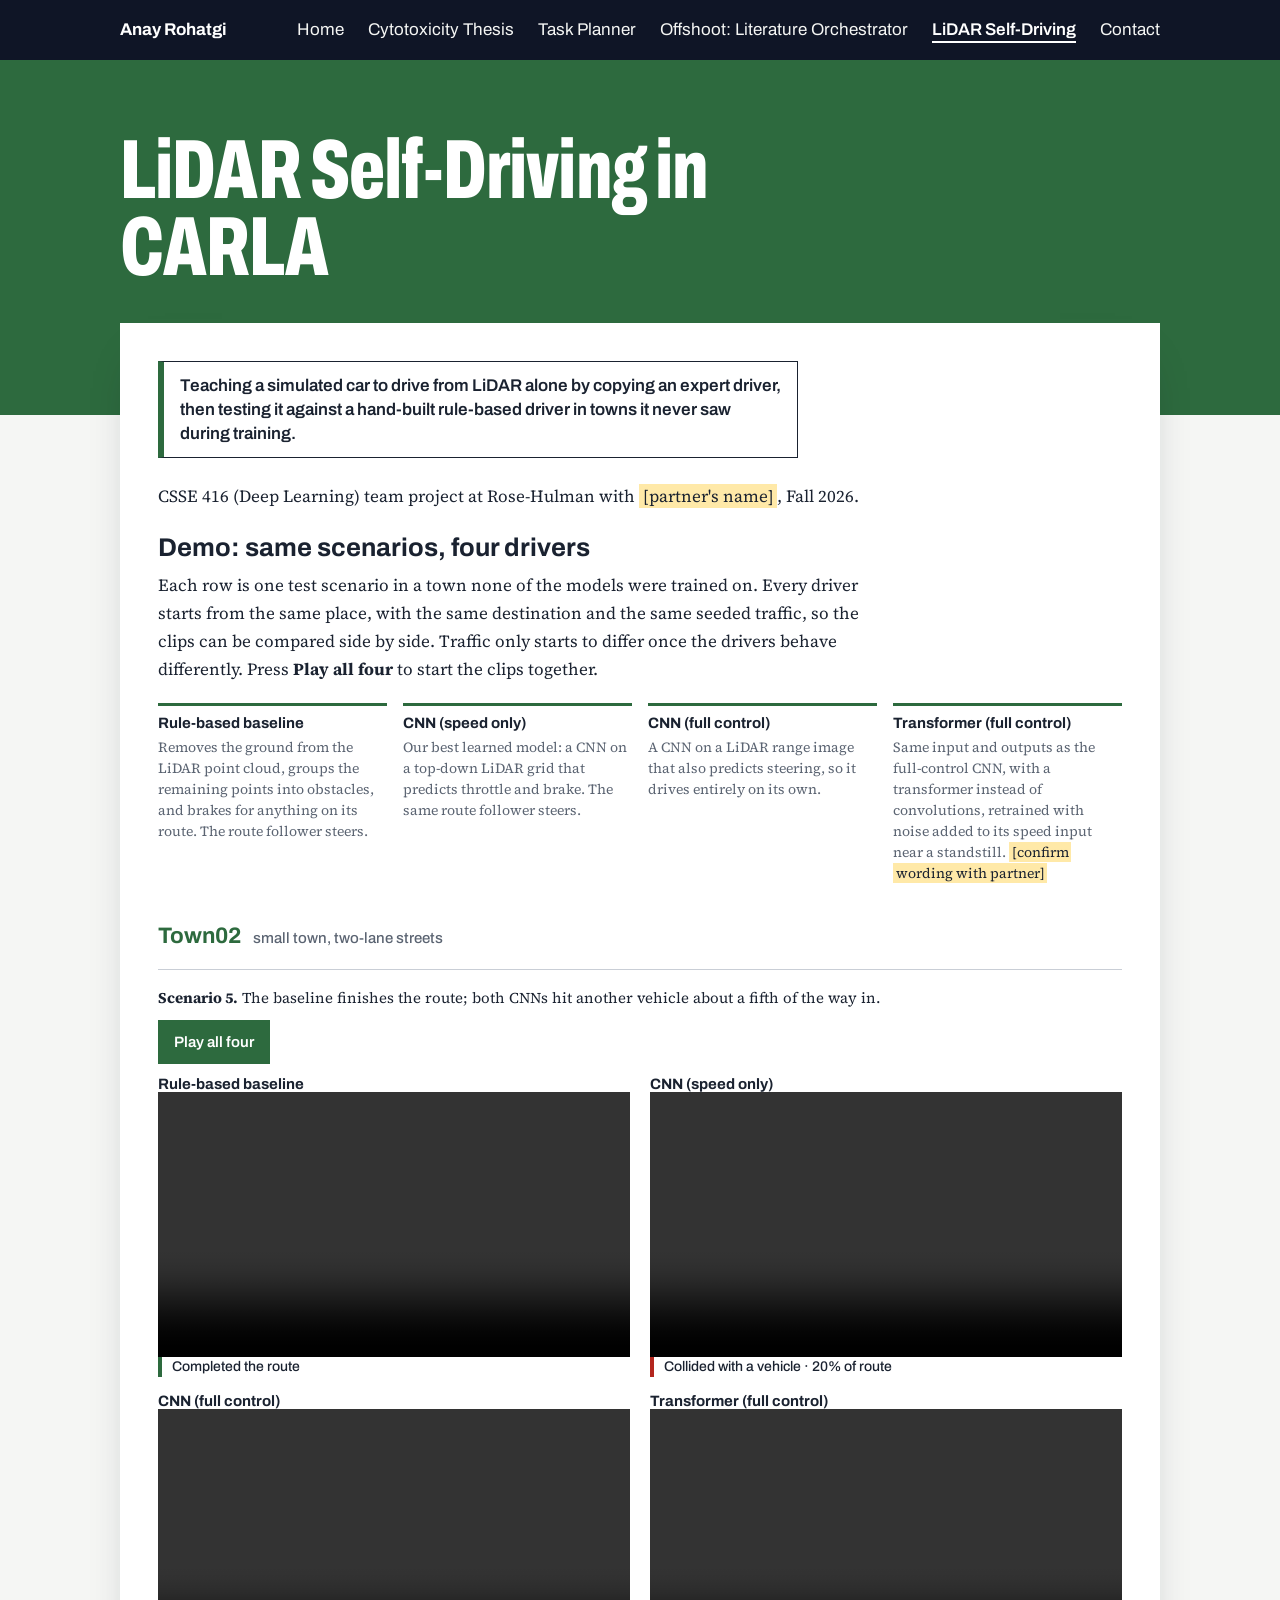
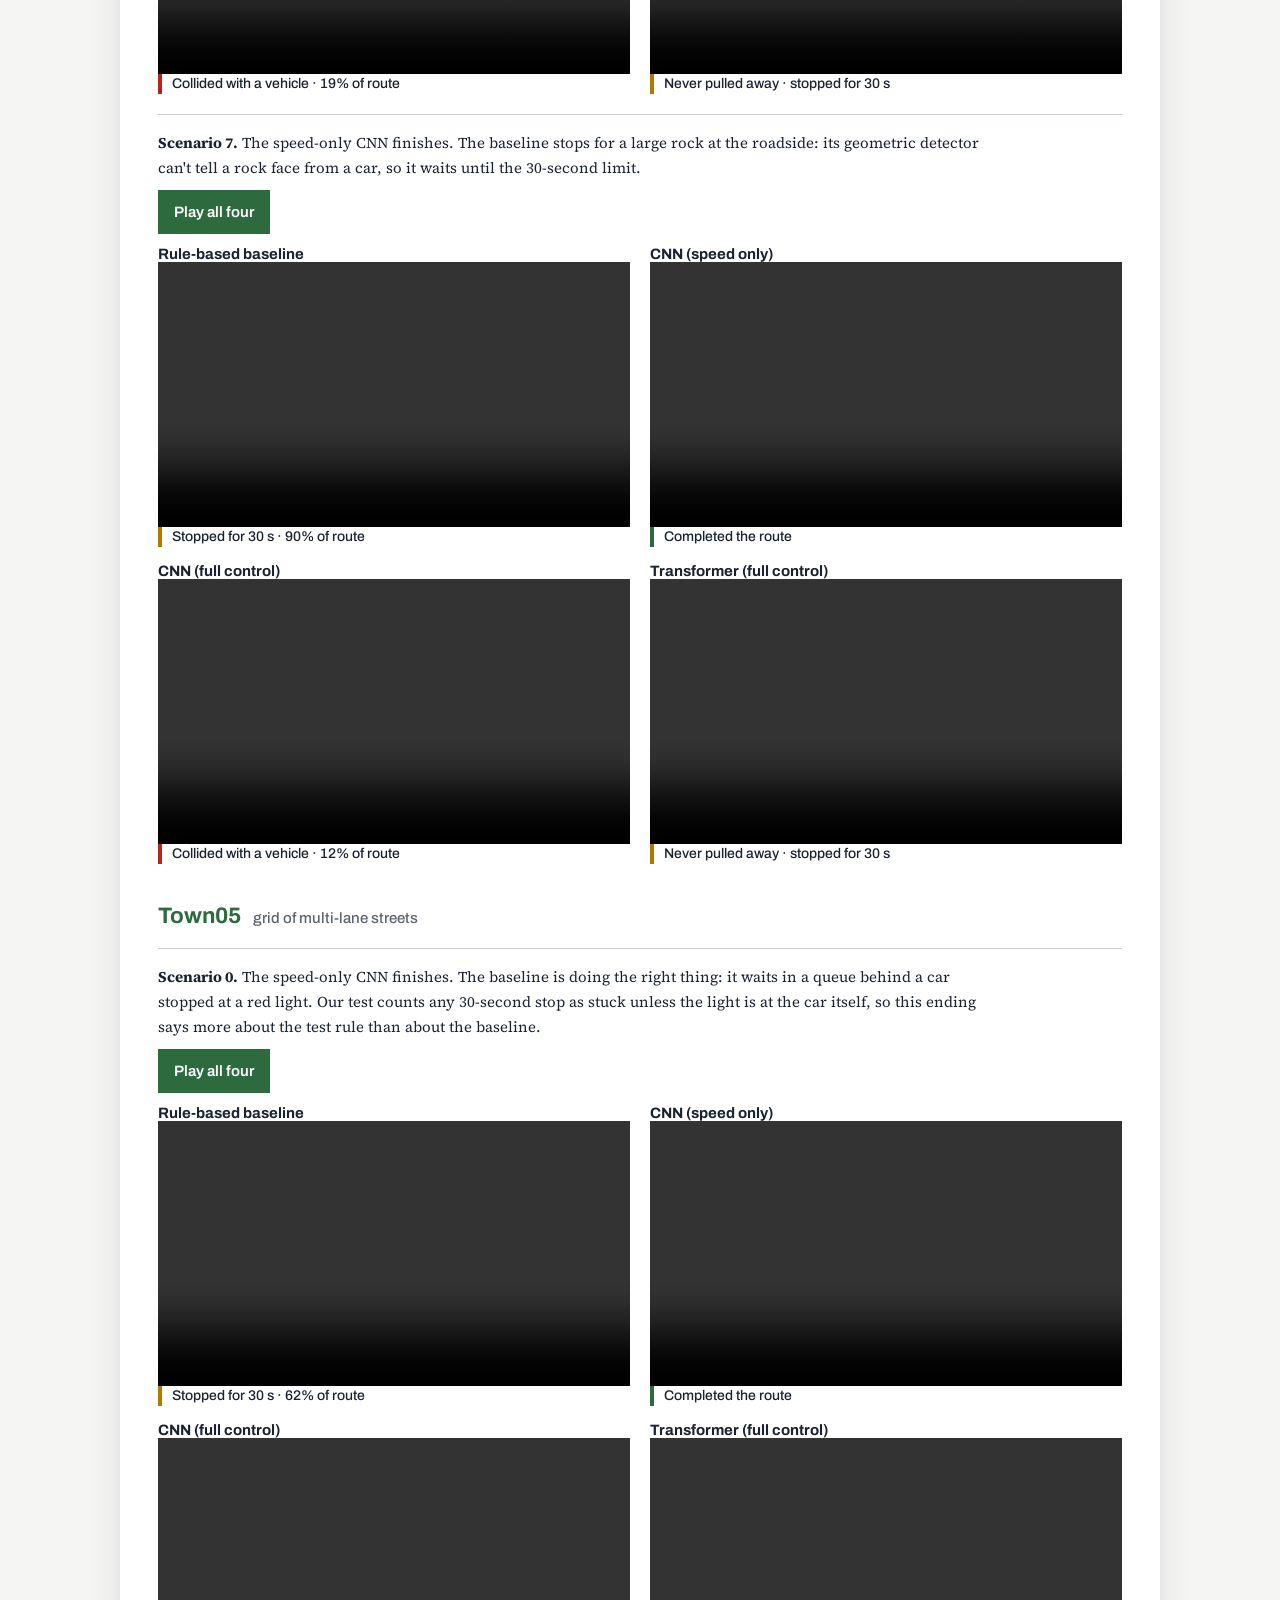
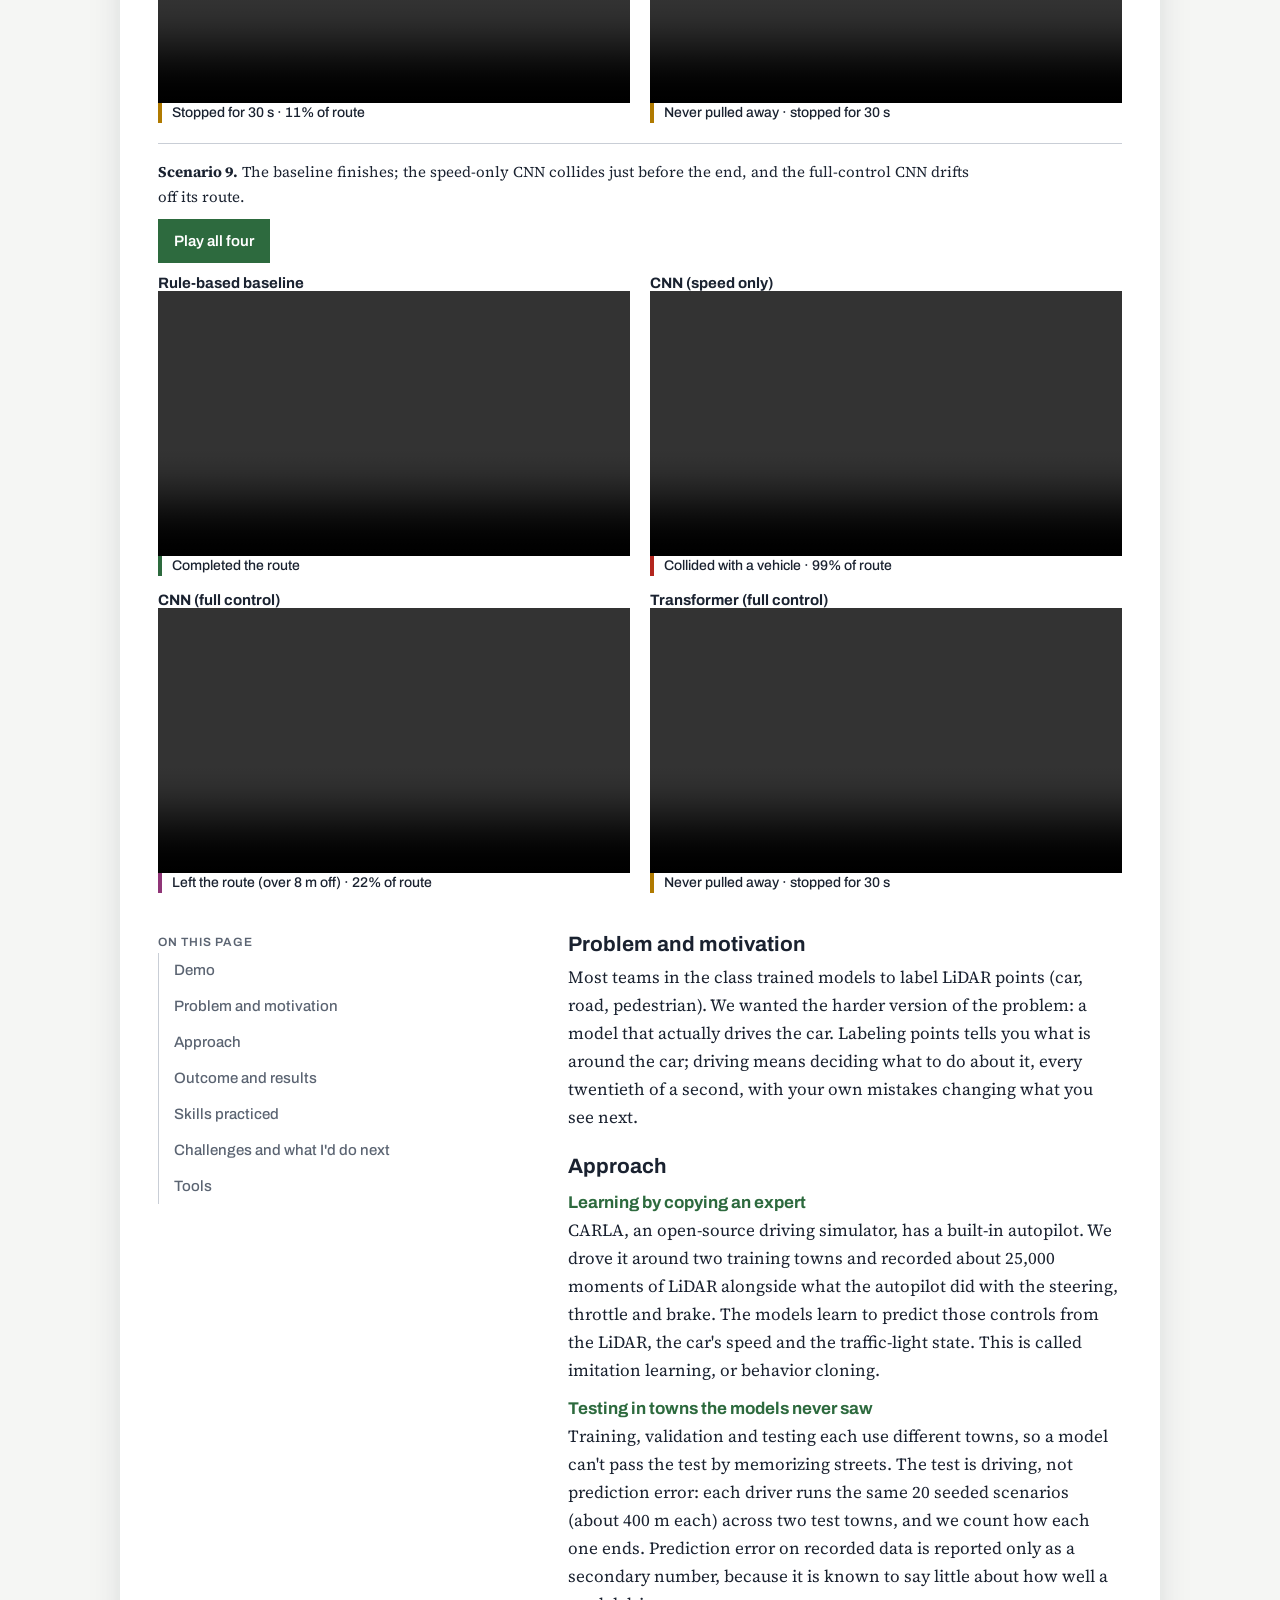
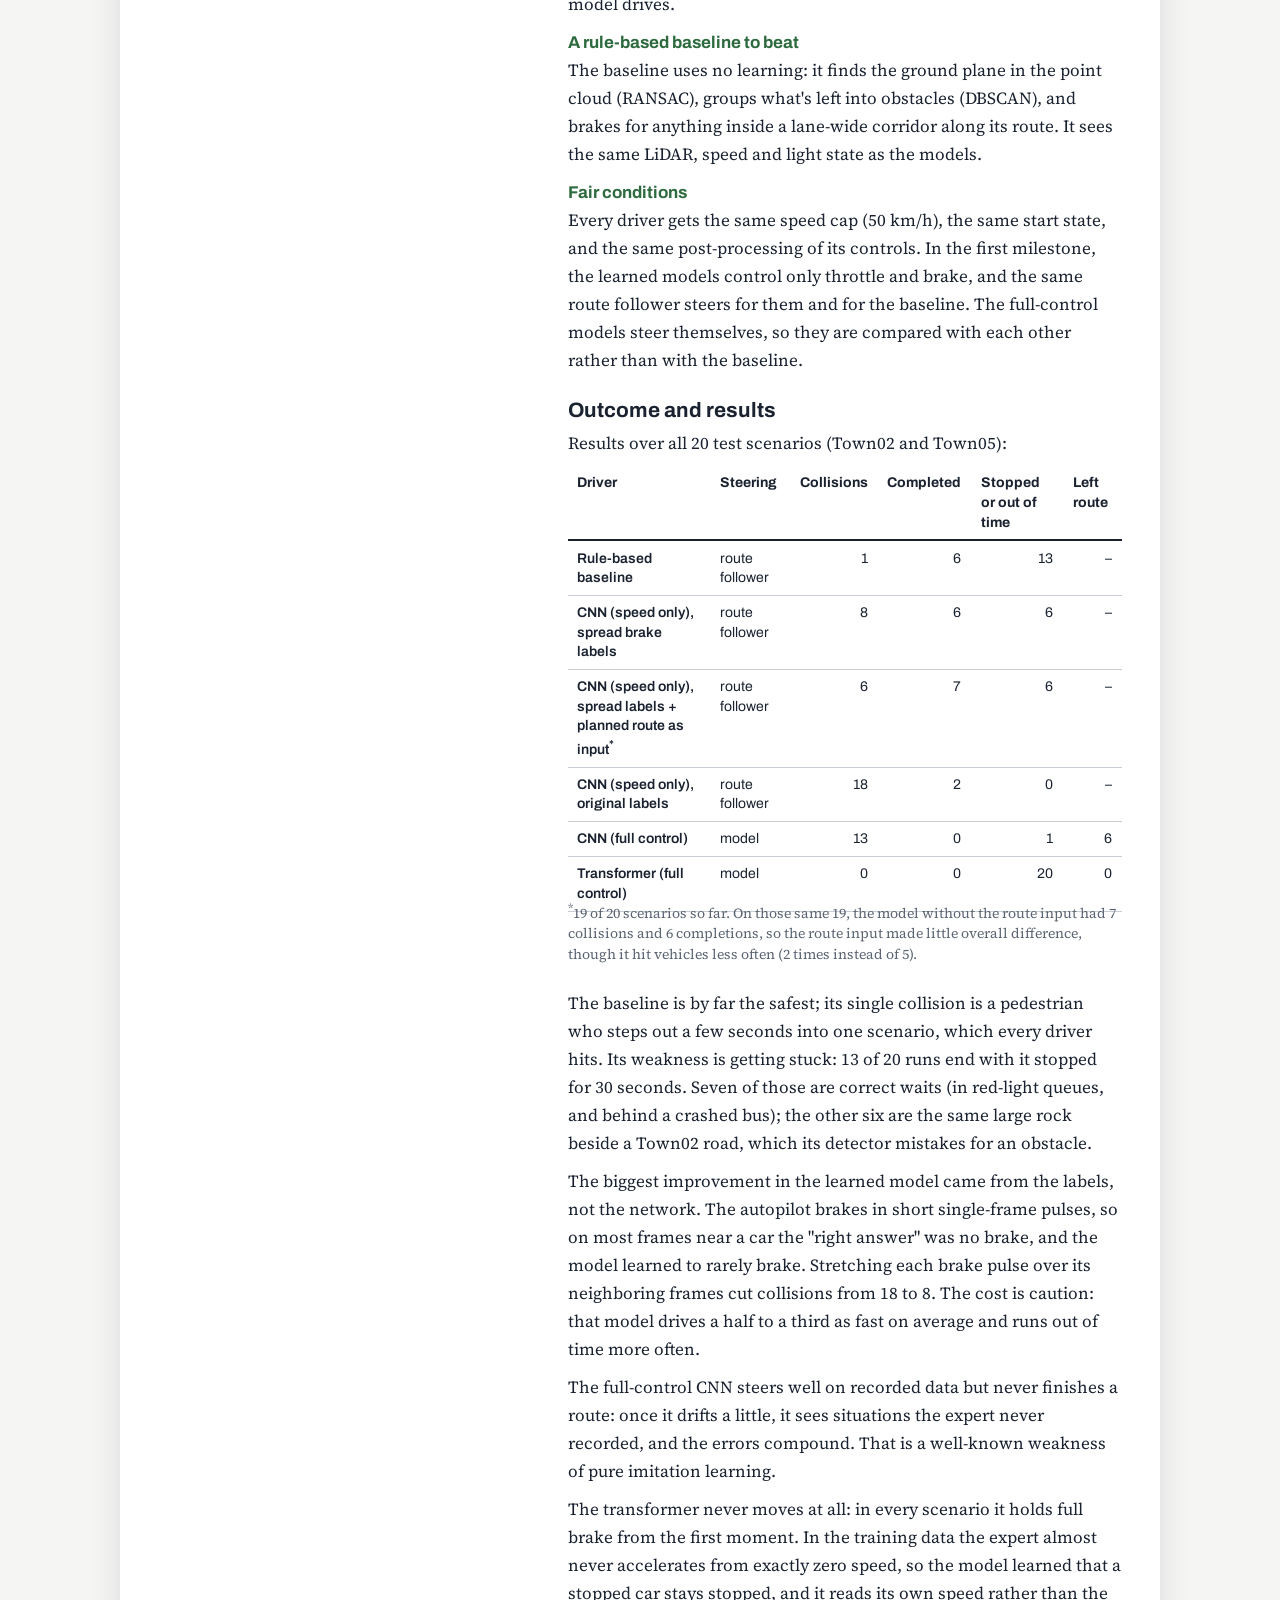
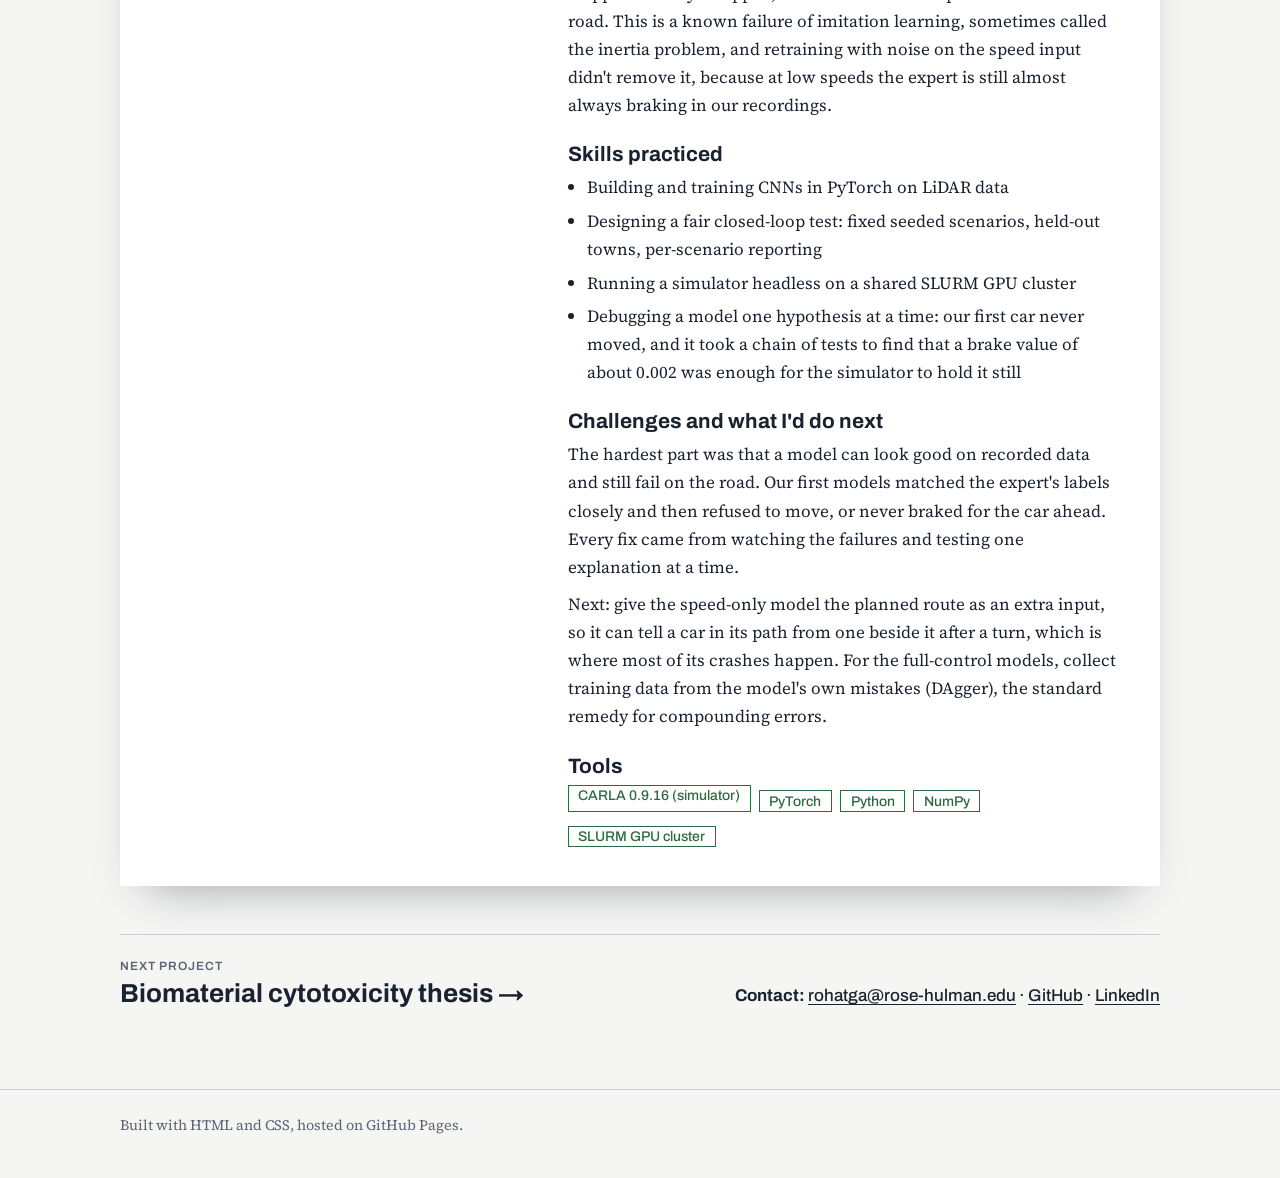
==== carla-lidar.html @ 2d3ffd9b "Add LiDAR self-driving in CARLA project page - New carla-lidar.html with the four-driver demo (16 cl" ====
<!doctype html>
<html lang="en">
<head>
  <meta charset="utf-8">
  <meta name="viewport" content="width=device-width, initial-scale=1">
  <title>LiDAR Self-Driving in CARLA | Anay Rohatgi</title>
  <link rel="preconnect" href="https://fonts.googleapis.com">
  <link rel="preconnect" href="https://fonts.gstatic.com" crossorigin>
  <link href="https://fonts.googleapis.com/css2?family=Archivo:wdth,wght@62..125,400..800&family=Source+Serif+4:opsz,wght@8..60,400;8..60,600&display=swap" rel="stylesheet">
  <link rel="stylesheet" href="style.css">
</head>
<body>
  <a class="skip-link" href="#main">Skip to content</a>
  <header class="site-header">
    <nav class="site-nav wrap" aria-label="Main">
      <a class="home" href="index.html">Anay Rohatgi</a>
      <ul>
        <li><a href="index.html">Home</a></li>
        <li><a href="thesis.html">Cytotoxicity Thesis</a></li>
        <li><a href="task-planner.html">Task Planner</a></li>
        <li><a href="literature-orchestrator.html">Offshoot: Literature Orchestrator</a></li>
        <li><a href="carla-lidar.html" aria-current="page">LiDAR Self-Driving</a></li>
        <li><a href="#contact">Contact</a></li>
      </ul>
    </nav>
  </header>
  <main id="main">
    <article class="project detail" data-accent="green">
      <div class="band">
        <div class="band-inner wrap"><h1>LiDAR Self-Driving in CARLA</h1></div>
      </div>
      <div class="wrap">
        <div class="card detail-card">

          <!-- Demo first: full card width, above the write-up. -->
          <section class="demo" id="demo" aria-labelledby="demo-heading">
            <p class="bottom-line">Teaching a simulated car to drive from LiDAR alone by copying an expert driver, then testing it against a hand-built rule-based driver in towns it never saw during training.</p>
            <p class="meta">CSSE 416 (Deep Learning) team project at Rose-Hulman with <span class="todo">[partner's name]</span>, Fall 2026.</p>
            <h2 id="demo-heading">Demo: same scenarios, four drivers</h2>
            <p>Each row is one test scenario in a town none of the models were trained on. Every driver starts from the same place, with the same destination and the same seeded traffic, so the clips can be compared side by side. Traffic only starts to differ once the drivers behave differently. Press <strong>Play all four</strong> to start the clips together.</p>
            <dl class="demo-key">
              <div><dt>Rule-based baseline</dt><dd>Removes the ground from the LiDAR point cloud, groups the remaining points into obstacles, and brakes for anything on its route. The route follower steers.</dd></div>
              <div><dt>CNN (speed only)</dt><dd>Our best learned model: a CNN on a top-down LiDAR grid that predicts throttle and brake. The same route follower steers.</dd></div>
              <div><dt>CNN (full control)</dt><dd>A CNN on a LiDAR range image that also predicts steering, so it drives entirely on its own.</dd></div>
              <div><dt>Transformer (full control)</dt><dd>Same input and outputs as the full-control CNN, with a transformer instead of convolutions, retrained with noise added to its speed input near a standstill. <span class="todo">[confirm wording with partner]</span></dd></div>
            </dl>

            <h3 class="town">Town02 <span>small town, two-lane streets</span></h3>

            <figure class="scenario" id="town02-sc05">
              <figcaption><strong>Scenario 5.</strong> The baseline finishes the route; both CNNs hit another vehicle about a fifth of the way in.</figcaption>
              <button class="play-all" type="button">Play all four</button>
              <div class="clips">
                <div class="clip"><p class="clip-name">Rule-based baseline</p>
                  <video src="videos/carla/baseline-dz-cap/Town02_sc05.mp4" controls muted playsinline preload="metadata" aria-label="Rule-based baseline, Town02 scenario 5"></video>
                  <p class="outcome outcome--ok">Completed the route</p></div>
                <div class="clip"><p class="clip-name">CNN (speed only)</p>
                  <video src="videos/carla/m4_spread-dz-cap/Town02_sc05.mp4" controls muted playsinline preload="metadata" aria-label="CNN with throttle and brake only, Town02 scenario 5"></video>
                  <p class="outcome outcome--crash">Collided with a vehicle · 20% of route</p></div>
                <div class="clip"><p class="clip-name">CNN (full control)</p>
                  <video src="videos/carla/cnn-dz-cap/Town02_sc05.mp4" controls muted playsinline preload="metadata" aria-label="Full-control CNN, Town02 scenario 5"></video>
                  <p class="outcome outcome--crash">Collided with a vehicle · 19% of route</p></div>
                <div class="clip"><p class="clip-name">Transformer (full control)</p>
                  <video src="videos/carla/tf2-dz-cap/Town02_sc05.mp4" controls muted playsinline preload="metadata" aria-label="Transformer, Town02 scenario 5"></video>
                  <p class="outcome outcome--stop">Never pulled away · stopped for 30 s</p></div>
              </div>
            </figure>

            <figure class="scenario" id="town02-sc07">
              <figcaption><strong>Scenario 7.</strong> The speed-only CNN finishes. The baseline stops for a large rock at the roadside: its geometric detector can't tell a rock face from a car, so it waits until the 30-second limit.</figcaption>
              <button class="play-all" type="button">Play all four</button>
              <div class="clips">
                <div class="clip"><p class="clip-name">Rule-based baseline</p>
                  <video src="videos/carla/baseline-dz-cap/Town02_sc07.mp4" controls muted playsinline preload="metadata" aria-label="Rule-based baseline, Town02 scenario 7"></video>
                  <p class="outcome outcome--stop">Stopped for 30 s · 90% of route</p></div>
                <div class="clip"><p class="clip-name">CNN (speed only)</p>
                  <video src="videos/carla/m4_spread-dz-cap/Town02_sc07.mp4" controls muted playsinline preload="metadata" aria-label="CNN with throttle and brake only, Town02 scenario 7"></video>
                  <p class="outcome outcome--ok">Completed the route</p></div>
                <div class="clip"><p class="clip-name">CNN (full control)</p>
                  <video src="videos/carla/cnn-dz-cap/Town02_sc07.mp4" controls muted playsinline preload="metadata" aria-label="Full-control CNN, Town02 scenario 7"></video>
                  <p class="outcome outcome--crash">Collided with a vehicle · 12% of route</p></div>
                <div class="clip"><p class="clip-name">Transformer (full control)</p>
                  <video src="videos/carla/tf2-dz-cap/Town02_sc07.mp4" controls muted playsinline preload="metadata" aria-label="Transformer, Town02 scenario 7"></video>
                  <p class="outcome outcome--stop">Never pulled away · stopped for 30 s</p></div>
              </div>
            </figure>

            <h3 class="town">Town05 <span>grid of multi-lane streets</span></h3>

            <figure class="scenario" id="town05-sc00">
              <figcaption><strong>Scenario 0.</strong> The speed-only CNN finishes. The baseline is doing the right thing: it waits in a queue behind a car stopped at a red light. Our test counts any 30-second stop as stuck unless the light is at the car itself, so this ending says more about the test rule than about the baseline.</figcaption>
              <button class="play-all" type="button">Play all four</button>
              <div class="clips">
                <div class="clip"><p class="clip-name">Rule-based baseline</p>
                  <video src="videos/carla/baseline-dz-cap/Town05_sc00.mp4" controls muted playsinline preload="metadata" aria-label="Rule-based baseline, Town05 scenario 0"></video>
                  <p class="outcome outcome--stop">Stopped for 30 s · 62% of route</p></div>
                <div class="clip"><p class="clip-name">CNN (speed only)</p>
                  <video src="videos/carla/m4_spread-dz-cap/Town05_sc00.mp4" controls muted playsinline preload="metadata" aria-label="CNN with throttle and brake only, Town05 scenario 0"></video>
                  <p class="outcome outcome--ok">Completed the route</p></div>
                <div class="clip"><p class="clip-name">CNN (full control)</p>
                  <video src="videos/carla/cnn-dz-cap/Town05_sc00.mp4" controls muted playsinline preload="metadata" aria-label="Full-control CNN, Town05 scenario 0"></video>
                  <p class="outcome outcome--stop">Stopped for 30 s · 11% of route</p></div>
                <div class="clip"><p class="clip-name">Transformer (full control)</p>
                  <video src="videos/carla/tf2-dz-cap/Town05_sc00.mp4" controls muted playsinline preload="metadata" aria-label="Transformer, Town05 scenario 0"></video>
                  <p class="outcome outcome--stop">Never pulled away · stopped for 30 s</p></div>
              </div>
            </figure>

            <figure class="scenario" id="town05-sc09">
              <figcaption><strong>Scenario 9.</strong> The baseline finishes; the speed-only CNN collides just before the end, and the full-control CNN drifts off its route.</figcaption>
              <button class="play-all" type="button">Play all four</button>
              <div class="clips">
                <div class="clip"><p class="clip-name">Rule-based baseline</p>
                  <video src="videos/carla/baseline-dz-cap/Town05_sc09.mp4" controls muted playsinline preload="metadata" aria-label="Rule-based baseline, Town05 scenario 9"></video>
                  <p class="outcome outcome--ok">Completed the route</p></div>
                <div class="clip"><p class="clip-name">CNN (speed only)</p>
                  <video src="videos/carla/m4_spread-dz-cap/Town05_sc09.mp4" controls muted playsinline preload="metadata" aria-label="CNN with throttle and brake only, Town05 scenario 9"></video>
                  <p class="outcome outcome--crash">Collided with a vehicle · 99% of route</p></div>
                <div class="clip"><p class="clip-name">CNN (full control)</p>
                  <video src="videos/carla/cnn-dz-cap/Town05_sc09.mp4" controls muted playsinline preload="metadata" aria-label="Full-control CNN, Town05 scenario 9"></video>
                  <p class="outcome outcome--off">Left the route (over 8 m off) · 22% of route</p></div>
                <div class="clip"><p class="clip-name">Transformer (full control)</p>
                  <video src="videos/carla/tf2-dz-cap/Town05_sc09.mp4" controls muted playsinline preload="metadata" aria-label="Transformer, Town05 scenario 9"></video>
                  <p class="outcome outcome--stop">Never pulled away · stopped for 30 s</p></div>
              </div>
            </figure>
          </section>

          <div class="visuals">
            <nav class="toc" aria-label="On this page">
              <p class="toc-title">On this page</p>
              <ol>
                <li><a href="#demo">Demo</a></li>
                <li><a href="#problem">Problem and motivation</a></li>
                <li><a href="#approach">Approach</a></li>
                <li><a href="#outcome">Outcome and results</a></li>
                <li><a href="#skills">Skills practiced</a></li>
                <li><a href="#next-steps">Challenges and what I'd do next</a></li>
                <li><a href="#tools">Tools</a></li>
              </ol>
            </nav>
          </div>

          <div class="sections">
            <section id="problem">
              <h2>Problem and motivation</h2>
              <p>Most teams in the class trained models to label LiDAR points (car, road, pedestrian). We wanted the harder version of the problem: a model that actually drives the car. Labeling points tells you what is around the car; driving means deciding what to do about it, every twentieth of a second, with your own mistakes changing what you see next.</p>
            </section>

            <section id="approach">
              <h2>Approach</h2>
              <h3>Learning by copying an expert</h3>
              <p>CARLA, an open-source driving simulator, has a built-in autopilot. We drove it around two training towns and recorded about 25,000 moments of LiDAR alongside what the autopilot did with the steering, throttle and brake. The models learn to predict those controls from the LiDAR, the car's speed and the traffic-light state. This is called imitation learning, or behavior cloning.</p>
              <h3>Testing in towns the models never saw</h3>
              <p>Training, validation and testing each use different towns, so a model can't pass the test by memorizing streets. The test is driving, not prediction error: each driver runs the same 20 seeded scenarios (about 400 m each) across two test towns, and we count how each one ends. Prediction error on recorded data is reported only as a secondary number, because it is known to say little about how well a model drives.</p>
              <h3>A rule-based baseline to beat</h3>
              <p>The baseline uses no learning: it finds the ground plane in the point cloud (RANSAC), groups what's left into obstacles (DBSCAN), and brakes for anything inside a lane-wide corridor along its route. It sees the same LiDAR, speed and light state as the models.</p>
              <h3>Fair conditions</h3>
              <p>Every driver gets the same speed cap (50 km/h), the same start state, and the same post-processing of its controls. In the first milestone, the learned models control only throttle and brake, and the same route follower steers for them and for the baseline. The full-control models steer themselves, so they are compared with each other rather than with the baseline.</p>
            </section>

            <section id="outcome">
              <h2>Outcome and results</h2>
              <p>Results over all 20 test scenarios (Town02 and Town05):</p>
              <div class="scroll-x">
                <table class="results">
                  <thead>
                    <tr><th scope="col">Driver</th><th scope="col">Steering</th><th scope="col">Collisions</th><th scope="col">Completed</th><th scope="col">Stopped or out of time</th><th scope="col">Left route</th></tr>
                  </thead>
                  <tbody>
                    <tr><th scope="row">Rule-based baseline</th><td>route follower</td><td>1</td><td>6</td><td>13</td><td>–</td></tr>
                    <tr><th scope="row">CNN (speed only), spread brake labels</th><td>route follower</td><td>8</td><td>6</td><td>6</td><td>–</td></tr>
                    <tr><th scope="row">CNN (speed only), spread labels + planned route as input<sup>*</sup></th><td>route follower</td><td>6</td><td>7</td><td>6</td><td>–</td></tr>
                    <tr><th scope="row">CNN (speed only), original labels</th><td>route follower</td><td>18</td><td>2</td><td>0</td><td>–</td></tr>
                    <tr><th scope="row">CNN (full control)</th><td>model</td><td>13</td><td>0</td><td>1</td><td>6</td></tr>
                    <tr><th scope="row">Transformer (full control)</th><td>model</td><td>0</td><td>0</td><td>20</td><td>0</td></tr>
                  </tbody>
                </table>
              </div>
              <p class="scroll-hint">Swipe the table sideways to see every column.</p>
              <p class="meta"><sup>*</sup>19 of 20 scenarios so far. On those same 19, the model without the route input had 7 collisions and 6 completions, so the route input made little overall difference, though it hit vehicles less often (2 times instead of 5).</p>
              <p>The baseline is by far the safest; its single collision is a pedestrian who steps out a few seconds into one scenario, which every driver hits. Its weakness is getting stuck: 13 of 20 runs end with it stopped for 30 seconds. Seven of those are correct waits (in red-light queues, and behind a crashed bus); the other six are the same large rock beside a Town02 road, which its detector mistakes for an obstacle.</p>
              <p>The biggest improvement in the learned model came from the labels, not the network. The autopilot brakes in short single-frame pulses, so on most frames near a car the "right answer" was no brake, and the model learned to rarely brake. Stretching each brake pulse over its neighboring frames cut collisions from 18 to 8. The cost is caution: that model drives a half to a third as fast on average and runs out of time more often.</p>
              <p>The full-control CNN steers well on recorded data but never finishes a route: once it drifts a little, it sees situations the expert never recorded, and the errors compound. That is a well-known weakness of pure imitation learning.</p>
              <p>The transformer never moves at all: in every scenario it holds full brake from the first moment. In the training data the expert almost never accelerates from exactly zero speed, so the model learned that a stopped car stays stopped, and it reads its own speed rather than the road. This is a known failure of imitation learning, sometimes called the inertia problem, and retraining with noise on the speed input didn't remove it, because at low speeds the expert is still almost always braking in our recordings.</p>
            </section>

            <section id="skills">
              <h2>Skills practiced</h2>
              <ul>
                <li>Building and training CNNs in PyTorch on LiDAR data</li>
                <li>Designing a fair closed-loop test: fixed seeded scenarios, held-out towns, per-scenario reporting</li>
                <li>Running a simulator headless on a shared SLURM GPU cluster</li>
                <li>Debugging a model one hypothesis at a time: our first car never moved, and it took a chain of tests to find that a brake value of about 0.002 was enough for the simulator to hold it still</li>
              </ul>
            </section>

            <section id="next-steps">
              <h2>Challenges and what I'd do next</h2>
              <p>The hardest part was that a model can look good on recorded data and still fail on the road. Our first models matched the expert's labels closely and then refused to move, or never braked for the car ahead. Every fix came from watching the failures and testing one explanation at a time.</p>
              <p>Next: give the speed-only model the planned route as an extra input, so it can tell a car in its path from one beside it after a turn, which is where most of its crashes happen. For the full-control models, collect training data from the model's own mistakes (DAgger), the standard remedy for compounding errors.</p>
            </section>

            <section id="tools">
              <h2>Tools</h2>
              <ul class="tools"><li>CARLA 0.9.16 (simulator)</li><li>PyTorch</li><li>Python</li><li>NumPy</li><li>SLURM GPU cluster</li></ul>
            </section>
          </div>
        </div>
        <div class="project-end" id="contact">
          <a class="next-project" href="thesis.html"><span>Next project</span>Biomaterial cytotoxicity thesis</a>
          <p class="contact-line"><strong>Contact:</strong> <a href="mailto:rohatga@rose-hulman.edu">rohatga@rose-hulman.edu</a> · <a href="https://github.com/anayrohatgi">GitHub</a> · <a href="https://www.linkedin.com/in/anay-rohatgi">LinkedIn</a></p>
        </div>
      </div>
    </article>
  </main>
  <footer><div class="wrap">Built with HTML and CSS, hosted on GitHub Pages.</div></footer>
  <script src="script.js"></script>
  <script>
    // "Play all four": restart every clip in that scenario at the same moment.
    document.querySelectorAll('.scenario').forEach(function (fig) {
      var btn = fig.querySelector('.play-all');
      var vids = fig.querySelectorAll('video');
      btn.addEventListener('click', function () {
        vids.forEach(function (v) {
          v.currentTime = 0;
          var p = v.play();
          if (p && p.catch) p.catch(function () {});   // a missing clip just stays blank
        });
      });
    });
  </script>
</body>
</html>
---- style.css ----
:root {
  --paper: #F5F6F4;
  --ink: #1A2230;
  --band: #0F1526;
  --graphite: #5B6472;
  --rule: #C9CED6;
  --todo: #FFE9A8;

  /* Site-level accent is neutral ink so the three project colors own the color on the page.
     Project accents: each is 4.5:1+ with white text and as text on --paper. */
  --accent: #1A2230;
  --accent-purple: #8F3577; /* formazan purple sampled from the MTT plate photo (hue ~316) */
  --accent-blue: #1E56A0;
  --accent-rust: #A64510;

  /* Duotone shadows. Every channel is <= its accent's, so no duotone pixel is lighter
     than the accent and white text on a band keeps at least the accent's contrast. */
  --shadow-purple: #3D1532;
  --shadow-blue: #0B1E3D;
  --shadow-rust: #3A1706;

  --ease-out: cubic-bezier(0.23, 1, 0.32, 1);
  --ease-in-out: cubic-bezier(0.77, 0, 0.175, 1);

  --display: "Archivo", "Helvetica Neue", Arial, sans-serif;
  --body: "Source Serif 4", Georgia, "Times New Roman", serif;
}
* { box-sizing: border-box; }
body {
  margin: 0;
  background: var(--paper);
  color: var(--ink);
  font: 1.0625rem/1.65 var(--body);
}
a { color: var(--accent); text-underline-offset: 3px; }
a:focus-visible { outline: 2px solid var(--accent); outline-offset: 3px; }
img { max-width: 100%; display: block; }
::selection { background: var(--ink); color: #fff; }

/* Keyboard users can jump past the nav. Appears on focus, instantly (no animation on keyboard actions). */
.skip-link {
  position: absolute; left: 1rem; top: -4rem; z-index: 10;
  padding: .6rem 1rem; background: #fff; color: var(--ink);
  font: 600 .9375rem var(--display);
}
.skip-link:focus { top: .5rem; }

/* Placeholders: highlighted so nothing unfinished gets submitted. Ink text so it reads on any background. */
.todo { background: var(--todo); color: var(--ink); padding: 0 .2em; -webkit-box-decoration-break: clone; box-decoration-break: clone; }

.wrap { max-width: 68rem; margin: 0 auto; padding: 0 1.5rem; }

/* Dark header band. Nav text is --paper on --band (~17:1). */
.site-header { background: var(--band); color: var(--paper); }
.site-nav {
  display: flex; justify-content: space-between; align-items: center; flex-wrap: wrap; gap: 0 1.5rem;
  padding-top: .5rem; padding-bottom: .5rem;
  font-family: var(--display);
}
/* 44px tall hit areas for every nav link, whatever the text size. */
.site-nav a { display: inline-flex; align-items: center; min-height: 44px; }
.site-nav .home { font-weight: 700; color: #fff; text-decoration: none; }
.site-nav ul { list-style: none; margin: 0; padding: 0; display: flex; flex-wrap: wrap; gap: .5rem 1.5rem; }
.site-nav ul a { color: var(--paper); text-decoration: none; }
.site-nav a[aria-current="page"] { color: #fff; font-weight: 600; text-decoration: underline; text-decoration-thickness: 2px; text-underline-offset: 6px; }
.site-header a:focus-visible { outline-color: var(--paper); }
@media (hover: hover) and (pointer: fine) {
  .site-nav ul a:hover { text-decoration: underline; text-underline-offset: 6px; }
}

h1, h2, h3 { font-family: var(--display); line-height: 1.1; margin: 0; }
h1 {
  font-size: clamp(3rem, 9vw, 6.5rem);
  font-stretch: 75%; font-weight: 800; letter-spacing: -.01em;
  margin: 3.5rem 0 1rem;
}
.lede { font-size: 1.25rem; max-width: 38rem; color: var(--graphite); margin: 0 0 2.5rem; }

/* ---------- Home: split hero ---------- */
.hero { background: #fff; overflow: hidden; }
.hero-inner { display: grid; grid-template-columns: minmax(0, 1.25fr) minmax(0, 1fr); }
.hero-panel {
  position: relative; background: var(--ink); color: #fff;
  display: flex; flex-direction: column; justify-content: flex-end;
  padding: clamp(2.5rem, 5vw, 3.5rem) 3rem clamp(2rem, 4vw, 3rem) 0;
}
/* Bleed the panel color to the viewport edge while its text stays aligned with the nav. */
.hero-panel::before {
  content: ""; position: absolute; top: 0; bottom: 0; right: calc(100% - 1px);
  width: 100vw; background: var(--ink);
}
.hero-name {
  font-size: clamp(3.25rem, 7.5vw, 6.5rem); font-stretch: 62%; font-weight: 800;
  line-height: .9; letter-spacing: -.015em; margin: 0 0 1.25rem;
  overflow-wrap: anywhere;
}
.hero .lede { color: #fff; font-size: clamp(1.125rem, 1.5vw, 1.3rem); max-width: 30rem; margin: 0; }
.hero-facts { display: flex; align-items: center; padding: 2rem 0 2rem clamp(2rem, 4vw, 3.5rem); }

/* Title block: a 2x2 grid of ruled cells, like the title block on an engineering drawing. */
.title-block { display: grid; grid-template-columns: repeat(2, minmax(0, 1fr)); width: 100%; margin: 0; border-top: 3px solid var(--ink); }
.title-block div { padding: .75rem 0 .85rem; border-bottom: 1px solid var(--rule); }
.title-block div:nth-child(odd) { padding-right: 1rem; border-right: 1px solid var(--rule); }
.title-block div:nth-child(even) { padding-left: 1rem; }
.title-block dt { margin-bottom: .3rem; font: 600 .75rem var(--display); letter-spacing: .08em; text-transform: uppercase; color: var(--graphite); }
.title-block dd { margin: 0; font: 600 1.0625rem/1.3 var(--display); }

.about { display: grid; grid-template-columns: 1fr 1fr; gap: 3rem; padding: 4rem 0; }
.about--intro { grid-template-columns: repeat(3, minmax(0, 1fr)); padding-top: clamp(2rem, 4vw, 3rem); padding-bottom: 0; }
.contact-line { margin: 0; padding: 3rem 0; font: 500 1.0625rem/1.6 var(--display); }
.contact-line strong { font-weight: 700; }
.about h2 { font-size: 1.25rem; margin-bottom: .75rem; }
.about section { max-width: 36rem; }
.about ul { padding-left: 1.1rem; margin: 0; }

/* Home intro: pure CSS, so it needs no JS and never leaves content hidden. Ends at 840ms. */
@keyframes intro-rise {
  from { opacity: 0; transform: translateY(14px); }
}
.home-intro .hero-name { animation: intro-rise 560ms var(--ease-out) both; }
.home-intro .hero .lede { animation: intro-rise 560ms var(--ease-out) 80ms both; }
.home-intro .title-block > div { animation: intro-rise 560ms var(--ease-out) both; }
.home-intro .title-block > div:nth-child(1) { animation-delay: 160ms; }
.home-intro .title-block > div:nth-child(2) { animation-delay: 200ms; }
.home-intro .title-block > div:nth-child(3) { animation-delay: 240ms; }
.home-intro .title-block > div:nth-child(4) { animation-delay: 280ms; }

/* ---------- Projects ---------- */
.page-title { margin-bottom: 2.5rem; }

.project, .entry { --proj-accent: var(--accent); --proj-shadow: var(--band); }
.project { --overlap: 6rem; margin-bottom: 5rem; }
[data-accent="purple"] { --proj-accent: var(--accent-purple); --proj-shadow: var(--shadow-purple); }
body[data-accent="purple"] { --accent: var(--accent-purple); }
/* Aim the plate photo at the formazan-filled wells, not the empty top row. */
[data-accent="purple"] .band-media { object-position: 40% 58%; }
[data-accent="blue"] { --proj-accent: var(--accent-blue); --proj-shadow: var(--shadow-blue); }
[data-accent="rust"] { --proj-accent: var(--accent-rust); --proj-shadow: var(--shadow-rust); }

/* Full-bleed duotone band: accent ground, grayscale photo multiplied in (black..accent),
   then the shadow color lightened over it (shadow..accent). A missing photo leaves a solid accent. */
.band {
  position: relative; isolation: isolate; overflow: hidden;
  background: var(--proj-accent);
  min-height: calc(clamp(13rem, 26vw, 20rem) + var(--overlap));
  padding: clamp(2.5rem, 6vw, 4.5rem) 0 calc(var(--overlap) + 2rem);
}
.band-media {
  position: absolute; inset: 0; width: 100%; height: 100%; object-fit: cover;
  filter: grayscale(1) contrast(1.15) brightness(1.05);
  mix-blend-mode: multiply;
}
.band::after {
  content: ""; position: absolute; inset: 0; pointer-events: none;
  background: var(--proj-shadow); mix-blend-mode: lighten;
}
.band-inner { position: relative; z-index: 1; }
.band :is(h1, h2) {
  color: #fff; max-width: 16ch; margin: 0;
  font-size: clamp(2.5rem, 7vw, 5.25rem); font-stretch: 65%; font-weight: 800;
  line-height: .92; letter-spacing: -.01em;
}

/* Illustrated band: drawn directly in the accent's palette, so no blend layers. */
.band--art { background: var(--proj-shadow); min-height: 0; }
.band--art::after { content: none; }
.band--art .band-inner { display: grid; grid-template-columns: minmax(0, 1fr) minmax(0, 1.4fr); gap: 2rem 3rem; align-items: start; }
.band-art { width: 100%; height: auto; max-width: 34rem; justify-self: end; }
.band-art text { font-family: var(--display); }
.band-art .flow { stroke-dasharray: 6 6; }
@keyframes flow { to { stroke-dashoffset: -24; } }
.band.in-view .flow, .entry.in-view .flow { animation: flow 1.2s linear 3; }

/* Body text always sits on this solid panel, never on the image. */
.card {
  position: relative; z-index: 1; margin-top: calc(-1 * var(--overlap));
  display: grid; grid-template-columns: minmax(0, 1.1fr) minmax(0, 1fr); gap: 2.5rem;
  background: #fff; padding: clamp(1.25rem, 3vw, 2.5rem);
  border-top: 4px solid var(--proj-accent);
  box-shadow: 0 24px 48px -28px rgb(15 21 38 / .45);
}
.project figure { margin: 0; }
.project figure img { border: 1.5px solid var(--proj-accent); background: #fff; width: 100%; }
.project figcaption { font-size: .875rem; color: var(--graphite); margin-top: .5rem; }
.bottom-line, .project .bottom-line {
  border: 1.5px solid var(--ink); border-left: 6px solid var(--proj-accent);
  padding: .75rem 1rem; margin: 0 0 1.5rem; max-width: 40rem;
  font: 600 1.0625rem/1.4 var(--display);
}
.project p { margin: 0; max-width: 36rem; }

/* Detail pages: visuals on the left, the rubric sections in order on the right */
.detail-card { grid-template-columns: minmax(0, 1fr) minmax(0, 1.5fr); align-items: start; }
.detail .band { min-height: calc(clamp(8rem, 16vw, 12rem) + var(--overlap)); }
/* The visual column runs the full height of the text so its section links can stay in view. */
.visuals { display: grid; grid-template-columns: minmax(0, 1fr); align-content: start; align-self: stretch; gap: 2rem; }
.toc { position: sticky; top: 1.5rem; font-family: var(--display); }
.toc-title { margin: 0 0 .5rem; font-size: .75rem; font-weight: 600; letter-spacing: .08em; text-transform: uppercase; color: var(--graphite); }
.toc ol { list-style: none; margin: 0; padding: 0; border-left: 1px solid var(--rule); }
.toc a { display: block; padding: .35rem 0 .35rem .9rem; font-size: .9375rem; font-weight: 500; color: var(--graphite); text-decoration: none; }
.toc a:focus-visible { outline-offset: 0; }
@media (hover: hover) and (pointer: fine) {
  .toc a { transition: color 150ms ease; }
  .toc a:hover { color: var(--ink); }
}
@media (prefers-reduced-motion: no-preference) {
  html { scroll-behavior: smooth; }
}
.sections > section { scroll-margin-top: 1.5rem; }

/* End of every project page: the next project and a way to get in touch. */
.project-end {
  display: flex; flex-wrap: wrap; justify-content: space-between; align-items: end; gap: 1.25rem 2rem;
  margin-top: 3rem; padding-top: 1.5rem; border-top: 1px solid var(--rule);
}
.next-project { font: 700 clamp(1.25rem, 2.5vw, 1.625rem)/1.2 var(--display); color: var(--ink); text-decoration: none; }
.next-project span { display: block; margin-bottom: .3rem; font-size: .75rem; font-weight: 600; letter-spacing: .08em; text-transform: uppercase; color: var(--graphite); }
.next-project::after { content: "\00a0→"; content: "\00a0→" / ""; }
.project-end .contact-line { padding: 0; }
.diagram svg { display: block; width: 100%; height: auto; }
.diagram text { font-family: var(--display); }
.sections .meta { margin: -.75rem 0 1.5rem; font-size: .875rem; line-height: 1.5; color: var(--graphite); }
.sections section + section { margin-top: 1.5rem; }
.sections h2 { font-size: 1.3rem; margin: 0 0 .45rem; }
.sections h3 { font-size: 1.0625rem; margin: 1rem 0 .2rem; color: var(--proj-accent); }
.sections p + p { margin-top: .6rem; }
.sections ul:not(.tools), .sections ol { margin: .4rem 0 0; padding-left: 1.2rem; max-width: 36rem; }
.sections li + li { margin-top: .35rem; }
.sections section > .tools { margin-top: .4rem; }
.project code { font: .875em ui-monospace, "Cascadia Mono", Consolas, monospace; }
.wide-figure { grid-column: 1 / -1; min-width: 0; margin: 0; }
.wide-figure figcaption { max-width: 65ch; }
.wide-figure img { height: auto; }
.scroll-x { overflow-x: auto; }
.scroll-hint { display: none; margin: .5rem 0 0; font: 500 .8125rem var(--display); color: var(--graphite); }
.formula-figure { margin: 0; }
.formula {
  margin: 0; padding: .9rem 1rem; overflow-x: auto;
  background: var(--paper); border-left: 4px solid var(--proj-accent);
  font: .8125rem/1.6 ui-monospace, "Cascadia Mono", Consolas, monospace; color: var(--ink);
}
.formula code { font: inherit; }

/* Home: project overview */
.overview { padding: clamp(2rem, 4vw, 3rem) 0 1rem; }
.section-title { font-size: clamp(1.75rem, 3.5vw, 2.25rem); font-stretch: 68%; font-weight: 800; margin-bottom: 1.25rem; }
.entries { display: grid; grid-template-columns: repeat(3, minmax(0, 1fr)); gap: 1.5rem; }
.entry {
  position: relative; display: flex; flex-direction: column; background: #fff;
  border-top: 4px solid var(--proj-accent);
  box-shadow: 0 24px 48px -28px rgb(15 21 38 / .45);
}
/* The whole card is the link: the "Read about" link's hit area stretches over the card. */
.more::before { content: ""; position: absolute; inset: 0; }
@supports selector(:has(*)) {
  .more:focus-visible { outline: none; }
  .entry:has(.more:focus-visible) { outline: 2px solid var(--proj-accent); outline-offset: 4px; }
}
/* Every thumbnail is the same object: a framed plate on its project's deep color. */
.thumb {
  overflow: hidden; aspect-ratio: 16 / 9; padding: .75rem;
  display: grid; place-items: center; background: var(--proj-shadow);
}
.thumb .band-art { width: 100%; height: 100%; max-width: none; }
.thumb--photo .band-media { position: static; width: 100%; height: 100%; object-fit: cover; filter: none; mix-blend-mode: normal; }
.thumb-diagram { width: 100%; height: 100%; }
.thumb-diagram text { font-family: var(--display); }
.entry-body { flex: 1; display: flex; flex-direction: column; gap: 1rem; padding: 1.25rem 1.25rem 1.5rem; }
.entry h3 { font-size: 1.5rem; font-stretch: 80%; }
.entry .bottom-line { margin: 0; font-size: 1rem; }
.entry p { margin: 0; }
.more { margin-top: auto; font: 600 1rem var(--display); color: var(--proj-accent); }
.more::after { content: "\00a0→"; content: "\00a0→" / ""; }
.tools { list-style: none; padding: 0; margin: .75rem 0 0; display: flex; flex-wrap: wrap; gap: .5rem; }
.tools li { font: 500 .875rem var(--display); border: 1px solid var(--proj-accent); color: var(--proj-accent); padding: .15rem .6rem; }
.project .credit {
  margin-top: 1.5rem; padding-top: .75rem; border-top: 1px solid var(--rule);
  font-size: .8125rem; line-height: 1.5; color: var(--graphite);
}

/* Image trigger for the lightbox */
.img-trigger {
  display: block; width: 100%; padding: 0; margin: 0;
  border: 0; background: none; cursor: zoom-in;
}
.img-trigger:focus-visible { outline: 3px solid var(--proj-accent); outline-offset: 3px; }
.img-trigger img { transition: transform 160ms var(--ease-out); }
.img-trigger:active img { transform: scale(0.985); }

/* Reveal on scroll: only hidden once JS has added .js-reveal */
.js-reveal .band .band-media { transform: scale(1.04); transition: transform 500ms var(--ease-out); }
.js-reveal .entry {
  opacity: 0; transform: translateY(20px);
  transition: opacity 480ms var(--ease-out), transform 480ms var(--ease-out), box-shadow 200ms var(--ease-out);
}
.js-reveal .entry:nth-child(2) { transition-delay: 60ms; }
.js-reveal .entry:nth-child(3) { transition-delay: 120ms; }
.js-reveal .entry.in-view { opacity: 1; transform: none; }
.js-reveal .band-inner {
  opacity: 0; transform: translateY(18px);
  transition: opacity 480ms var(--ease-out), transform 480ms var(--ease-out);
}
.js-reveal .card {
  opacity: 0; transform: translateY(24px);
  transition: opacity 480ms var(--ease-out) 60ms, transform 480ms var(--ease-out) 60ms;
}
.js-reveal .band.in-view .band-media,
.js-reveal .band.in-view .band-inner,
.js-reveal .card.in-view { opacity: 1; transform: none; }

@media (hover: hover) and (pointer: fine) {
  .project figure img { transition: transform 220ms var(--ease-out), box-shadow 220ms var(--ease-out); }
  .img-trigger:hover img {
    transform: translateY(-3px);
    box-shadow: 0 14px 28px -16px var(--proj-accent);
  }
  .entry { transition: box-shadow 200ms var(--ease-out); }
  .entry:hover { box-shadow: 0 28px 52px -24px rgb(15 21 38 / .6); }
  .more { text-decoration-color: transparent; transition: text-decoration-color 150ms ease; }
  .entry:hover .more { text-decoration-color: currentColor; }
}

/* Lightbox (native <dialog>) */
.lightbox {
  border: 0; padding: 0; background: transparent;
  max-width: min(94vw, 72rem); max-height: 94vh;
  opacity: 1; transform: scale(1);
  transition: opacity 200ms var(--ease-out), transform 200ms var(--ease-out);
}
@starting-style {
  .lightbox[open] { opacity: 0; transform: scale(0.96); }
}
.lightbox::backdrop { background: rgb(15 21 38 / .82); }
.lightbox-inner {
  position: relative; background: #fff;
  padding: 3rem .75rem .75rem; border-top: 4px solid var(--band);
}
.lightbox-inner img { max-height: calc(94vh - 4rem); width: auto; margin: 0 auto; }
.lightbox-close {
  position: absolute; top: .5rem; right: .5rem;
  display: grid; place-items: center;
  width: 2.25rem; height: 2.25rem; padding: 0;
  font: 400 1.5rem/1 var(--display); color: var(--paper);
  background: var(--band); border: 0; border-radius: 50%;
  cursor: pointer; transition: transform 120ms var(--ease-out);
}
.lightbox-close:active { transform: scale(0.94); }
.lightbox-close:focus-visible { outline: 2px solid var(--band); outline-offset: 2px; }

footer { border-top: 1px solid var(--rule); padding: 1.5rem 0 2.5rem; color: var(--graphite); font-size: .9rem; }

@media (max-width: 760px) {
  .wrap { padding-left: 1.25rem; padding-right: 1.25rem; }
  .hero-inner { grid-template-columns: 1fr; min-height: 0; }
  .hero-panel { padding: 2.5rem 0 2rem; }
  .hero-panel::after {
    content: ""; position: absolute; top: 0; bottom: 0; left: calc(100% - 1px);
    width: 100vw; background: var(--ink);
  }
  .hero-facts { padding: 1.5rem 0 2rem; }
  .about { grid-template-columns: 1fr; gap: 2rem; padding: 3rem 0; }
  .about--intro { padding-top: 2rem; padding-bottom: 0; }
  /* Phones: About, then Projects, then Top skills and Interests. Desktop and the DOM keep
     the chosen order; the moved sections hold no links, so tab order is unchanged. */
  main:has(.intro-wrap) { display: flex; flex-direction: column; }
  .intro-wrap, .intro-wrap .about--intro { display: contents; }
  .about--intro > section { padding-inline: 1.25rem; }
  .about--intro > section:nth-child(1) { order: 1; padding-top: 2rem; }
  main:has(.intro-wrap) .overview { order: 2; }
  .about--intro > section:nth-child(2) { order: 3; padding-top: 2.5rem; }
  .about--intro > section:nth-child(3) { order: 4; padding-top: 2rem; }
  .contact-wrap { order: 5; }
  h1 { margin-top: 2.5rem; }

  .project { --overlap: 2.5rem; margin-bottom: 3.5rem; }
  .card { grid-template-columns: minmax(0, 1fr); gap: 1.5rem; }
  .band--art .band-inner { grid-template-columns: 1fr; }
  .toc { display: none; }
  /* A visual column holding only the (hidden) section links would leave an empty grid gap. */
  .visuals:not(:has(figure)) { display: none; }
  .scroll-hint { display: block; }
  .entries { grid-template-columns: 1fr; }
  /* The protocol matrix is 960 units wide; keep its 15px text readable by scrolling instead of shrinking. */
  .scroll-x .img-trigger { min-width: 680px; }
  .overview { padding-top: 3rem; }
  /* One swipeable row instead of a wrapping, two-line header; the fade hints there's more. */
  .site-nav ul {
    flex-wrap: nowrap; overflow-x: auto; scrollbar-width: none;
    width: calc(100% + 2.5rem); margin-inline: -1.25rem; padding-inline: 1.25rem 2.5rem; gap: 1.25rem;
    -webkit-mask-image: linear-gradient(to right, #000 calc(100% - 2.5rem), transparent);
    mask-image: linear-gradient(to right, #000 calc(100% - 2.5rem), transparent);
  }
  .site-nav ul::-webkit-scrollbar { display: none; }
  .site-nav li { flex: none; }
  .band-art { justify-self: stretch; max-width: none; width: calc(100% + 1.5rem); margin-inline: -.75rem; }
}

@media (prefers-reduced-motion: reduce) {
  .home-intro .hero-name, .home-intro .hero .lede, .home-intro .title-block > div { animation: none; }
  .js-reveal .band .band-media, .js-reveal .band-inner, .js-reveal .card, .js-reveal .entry { opacity: 1; transform: none; transition: none; }
  .band.in-view .flow, .entry.in-view .flow { animation: none; }
  .lightbox { transition: opacity 150ms ease; transform: none; }
  @starting-style { .lightbox[open] { transform: none; } }
  .img-trigger:hover img, .img-trigger:active img { transform: none; }
}

/* ---------- LiDAR self-driving page (carla-lidar.html) ---------- */
/* Fourth project accent. #2D6A3E is 6.5:1 with white text; its shadow is <= it in every channel. */
:root { --accent-green: #2D6A3E; --shadow-green: #12291A; }
[data-accent="green"] { --proj-accent: var(--accent-green); --proj-shadow: var(--shadow-green); }

/* The demo spans the whole card, above the TOC and the write-up. */
.demo { grid-column: 1 / -1; min-width: 0; }
.demo > p { max-width: 44rem; }
.demo > p + p { margin-top: .6rem; }
.demo h2 { font-size: 1.6rem; margin: 1.5rem 0 .5rem; }
.demo-key { display: grid; grid-template-columns: repeat(4, minmax(0, 1fr)); gap: 1rem; margin: 1.25rem 0 0; }
.demo-key div { border-top: 3px solid var(--proj-accent); padding-top: .5rem; }
.demo-key dt { font: 700 .9375rem/1.3 var(--display); }
.demo-key dd { margin: .25rem 0 0; font-size: .875rem; line-height: 1.5; color: var(--graphite); }
.town { margin: 2.5rem 0 0; font-size: 1.4rem; color: var(--proj-accent); }
.town span { font: 500 .9375rem var(--display); color: var(--graphite); margin-left: .5rem; }

.project .scenario { margin: 1.25rem 0 0; padding-top: 1rem; border-top: 1px solid var(--rule); }
.scenario > figcaption { font-size: .9375rem; color: var(--ink); margin: 0; max-width: 52rem; }
.play-all {
  margin: .6rem 0 .75rem; min-height: 44px; padding: 0 1rem; cursor: pointer;
  font: 600 .9375rem var(--display); color: #fff; background: var(--proj-accent); border: 0;
}
.play-all:focus-visible { outline: 2px solid var(--proj-accent); outline-offset: 3px; }
.clips { display: grid; grid-template-columns: repeat(2, minmax(0, 1fr)); gap: 1rem 1.25rem; }
.clip { min-width: 0; }
.clip-name { margin: 0 0 .3rem; font: 700 .9375rem var(--display); }
.clip video { display: block; width: 100%; aspect-ratio: 16 / 9; background: var(--band); }
/* Outcome text says what happened; the colored bar only repeats it. */
.outcome { margin: .35rem 0 0; padding-left: .6rem; border-left: 4px solid var(--rule); font: 500 .875rem/1.4 var(--display); }
.outcome--ok { border-left-color: var(--accent-green); }
.outcome--crash { border-left-color: #B3261E; }
.outcome--stop { border-left-color: #B07A00; }
.outcome--off { border-left-color: var(--accent-purple); }

.results { border-collapse: collapse; margin-top: .6rem; font: .875rem/1.4 var(--display); min-width: 34rem; }
.results th, .results td { padding: .45rem .6rem; border-bottom: 1px solid var(--rule); text-align: left; vertical-align: top; }
.results thead th { font-weight: 700; border-bottom: 2px solid var(--ink); }
.results tbody th { font-weight: 600; }
.results td:nth-child(n+3) { text-align: right; }

@media (max-width: 760px) {
  .demo-key { grid-template-columns: minmax(0, 1fr); }
  .clips { grid-template-columns: minmax(0, 1fr); }
}
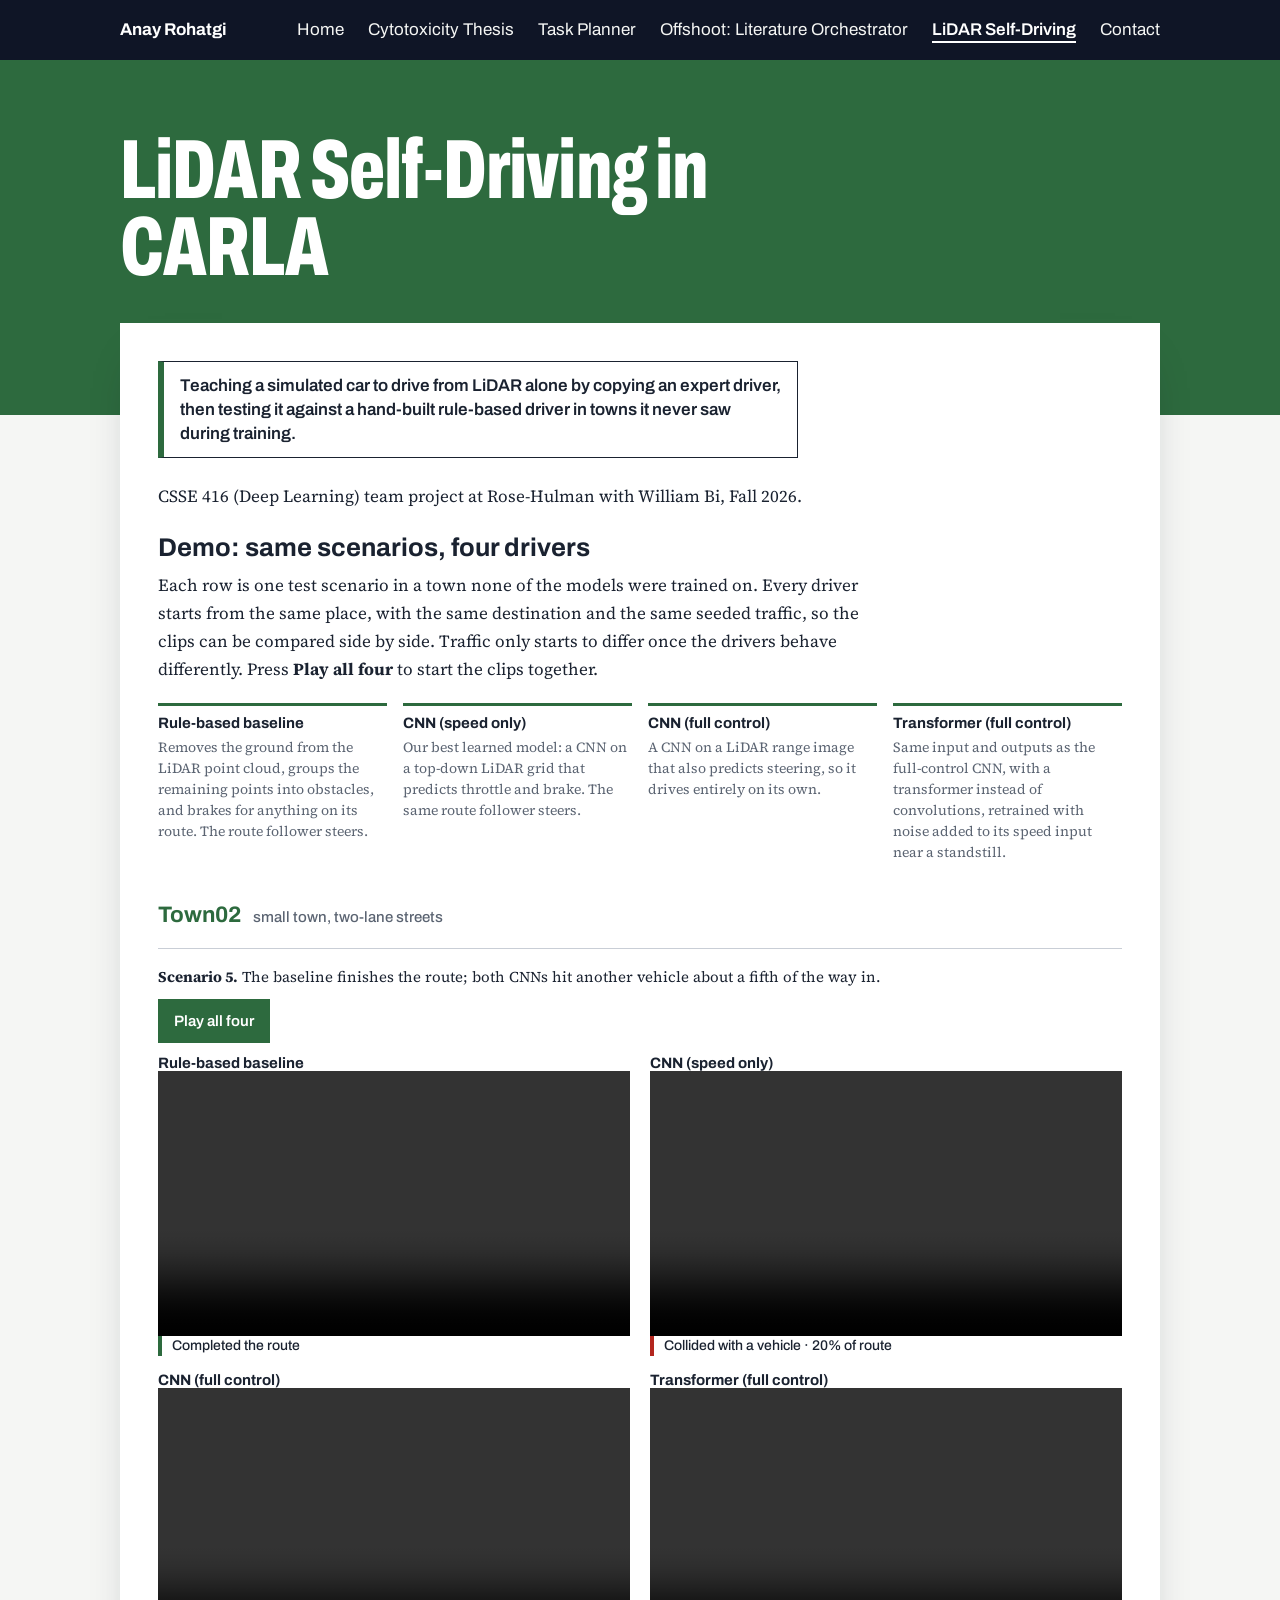
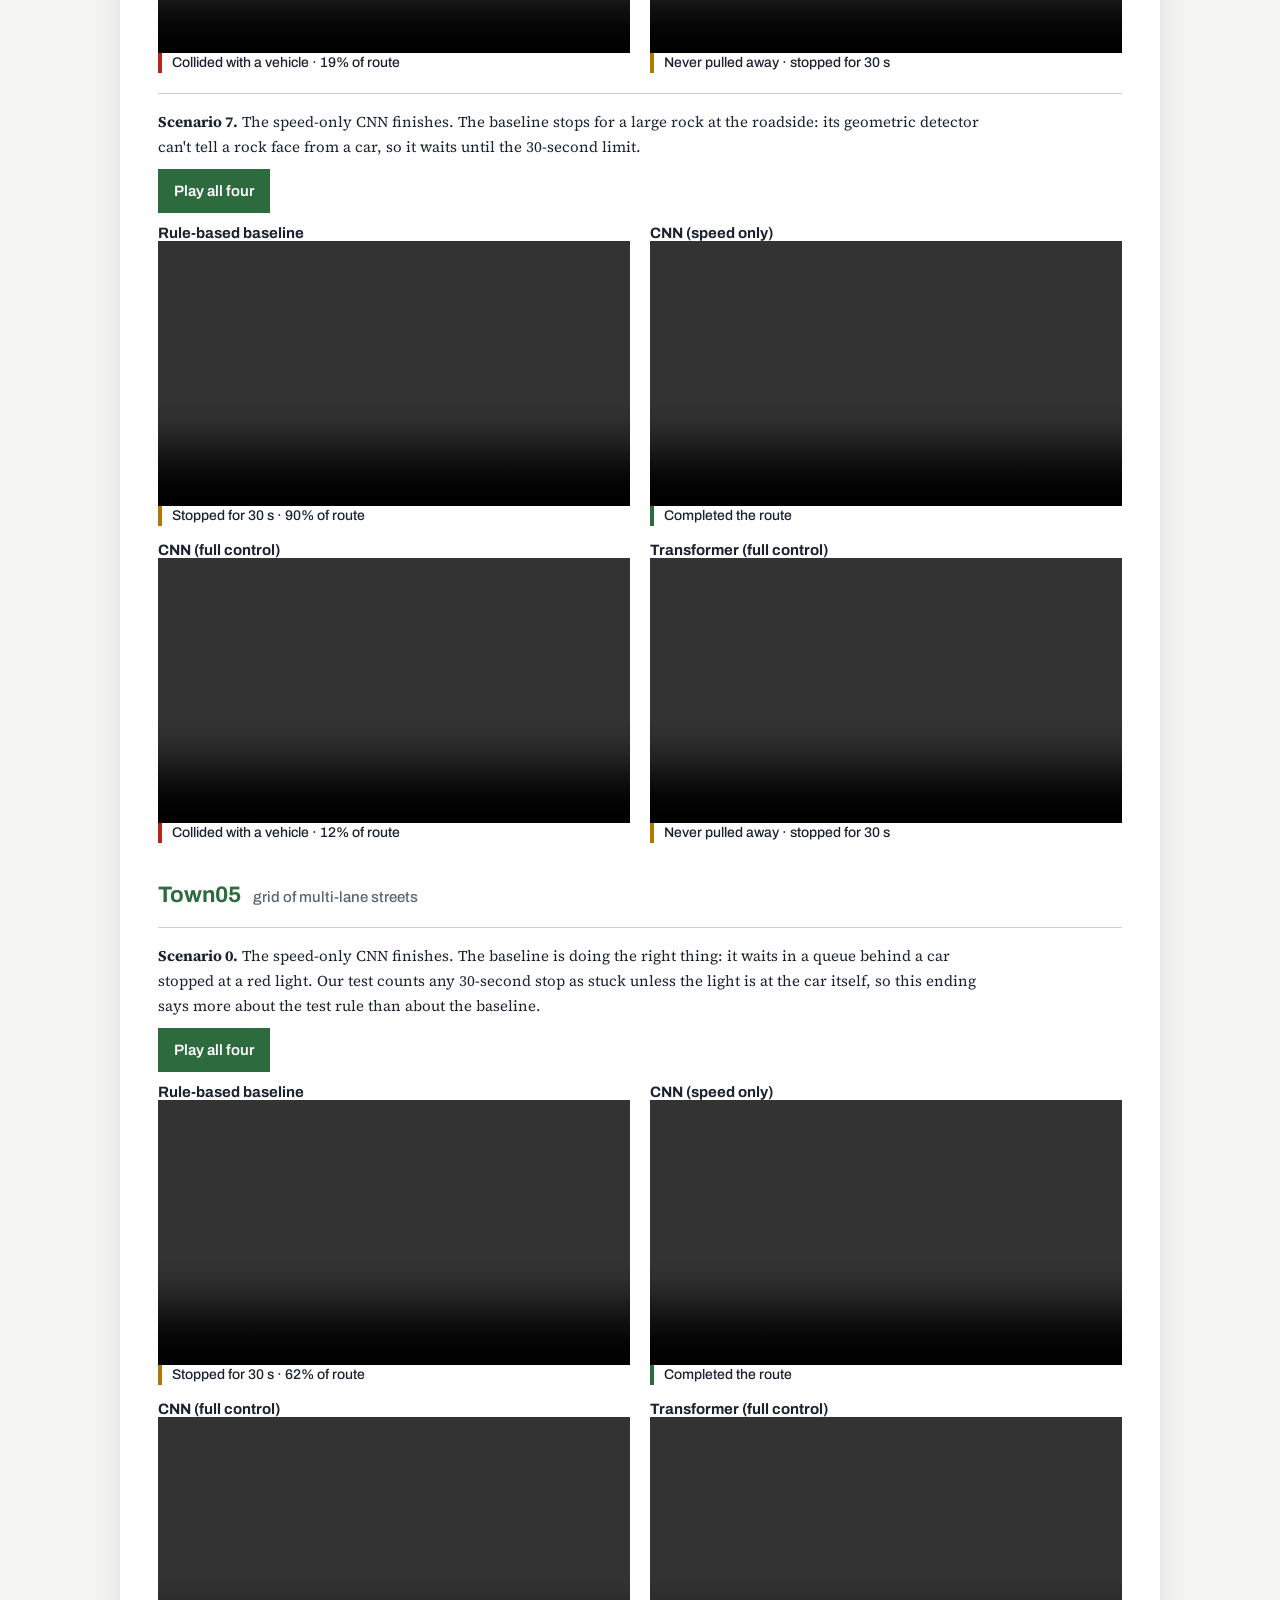
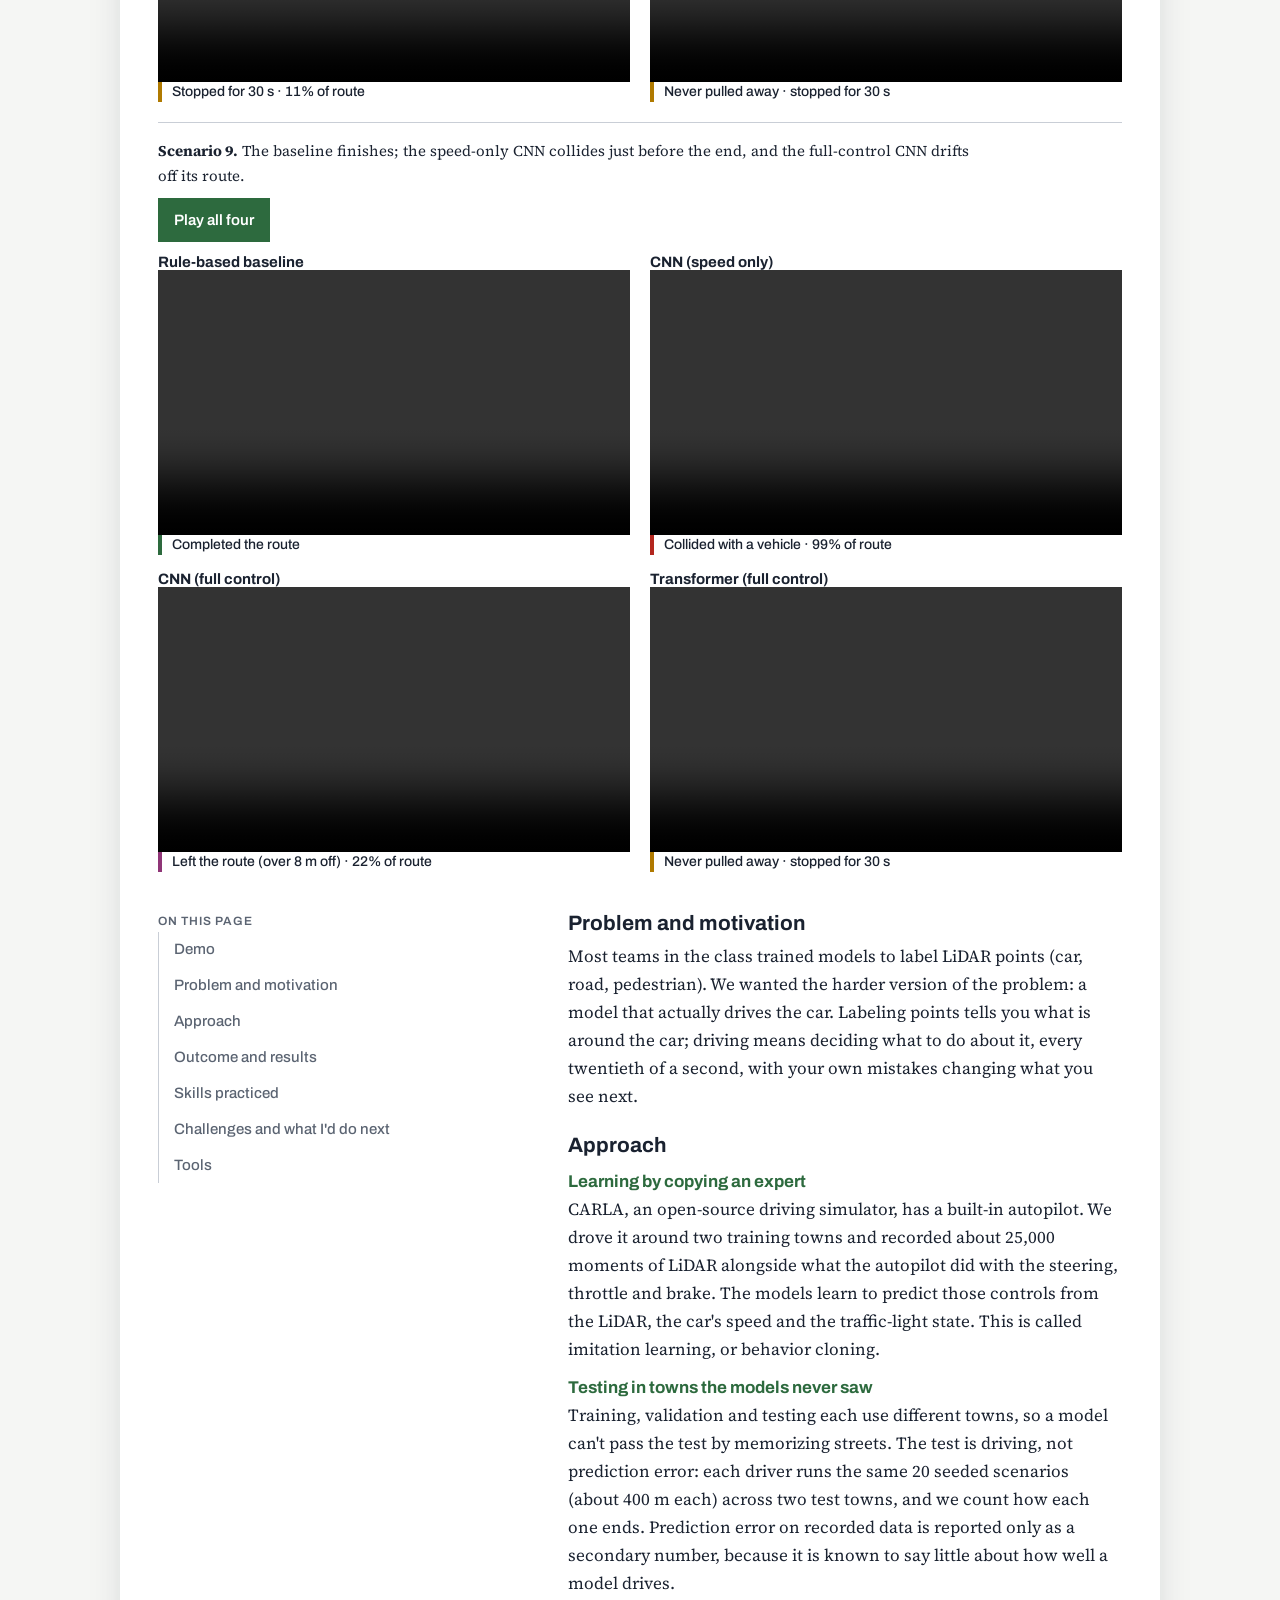
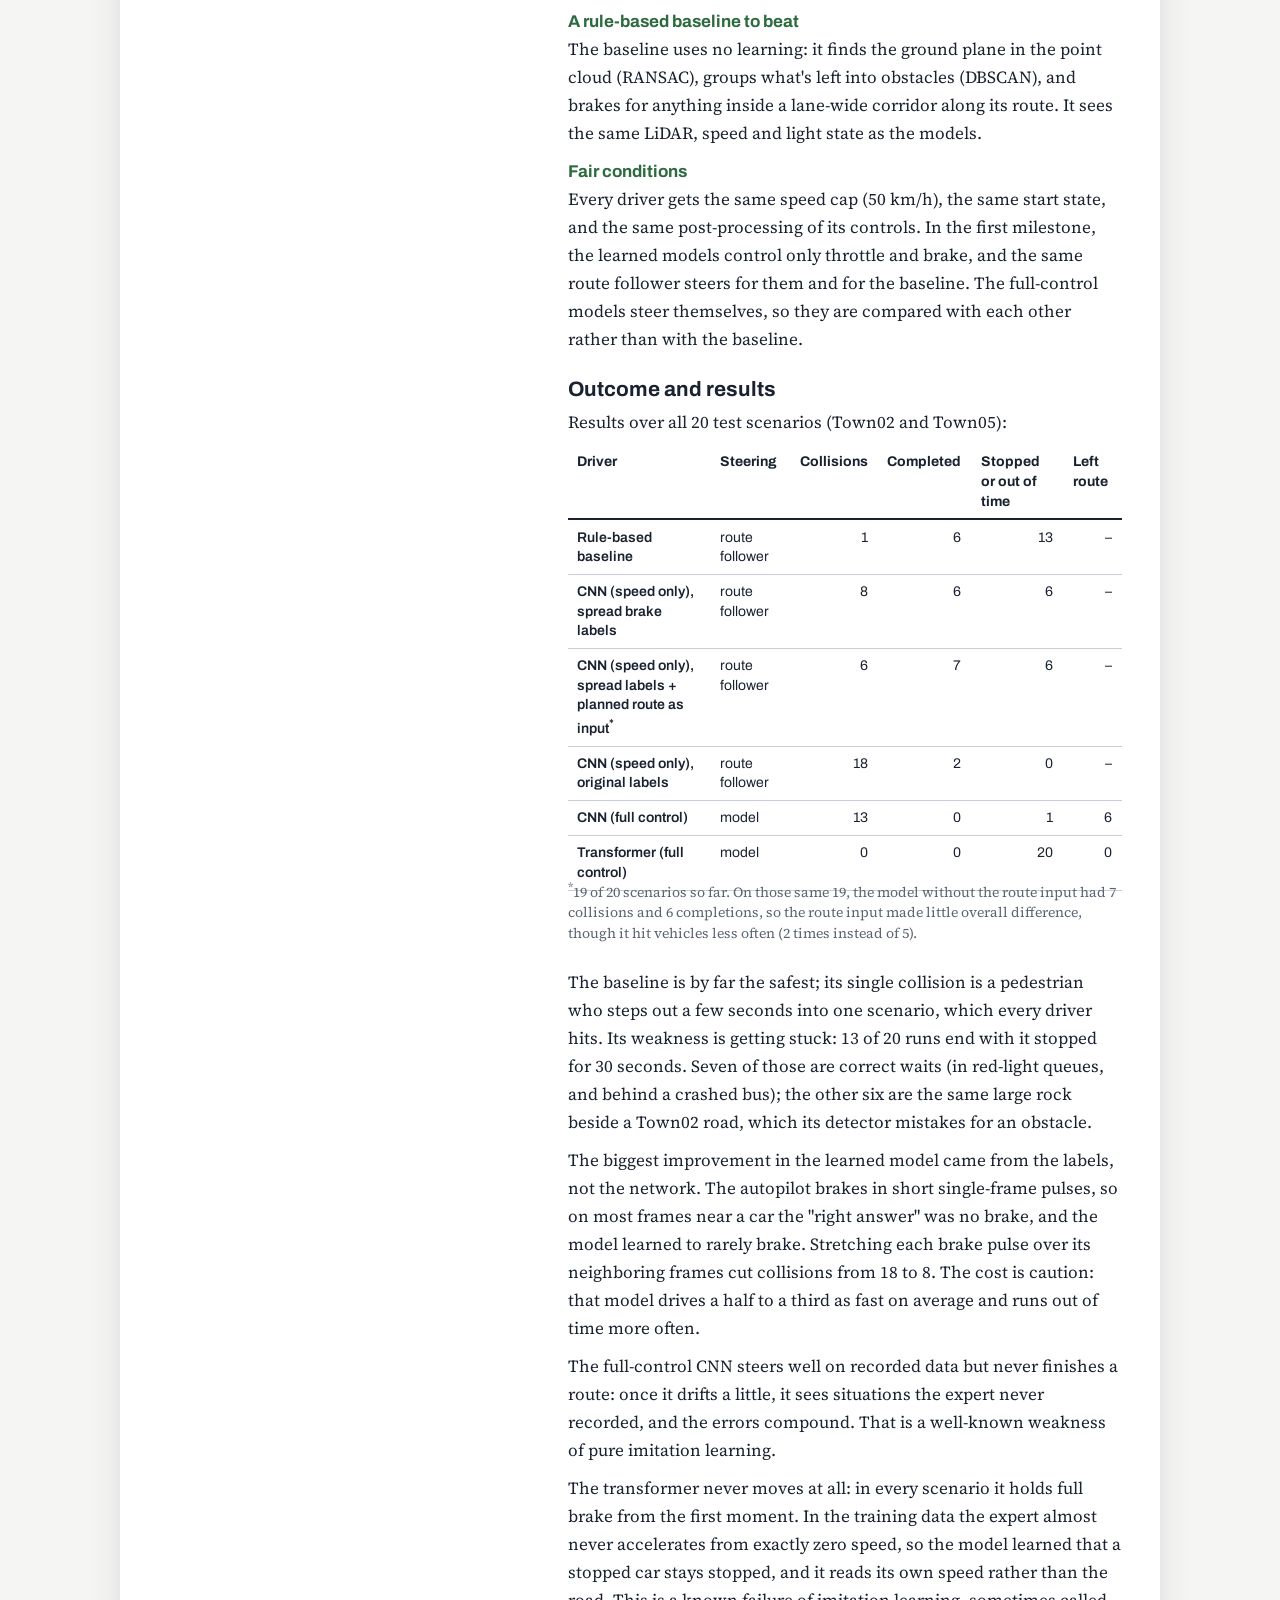
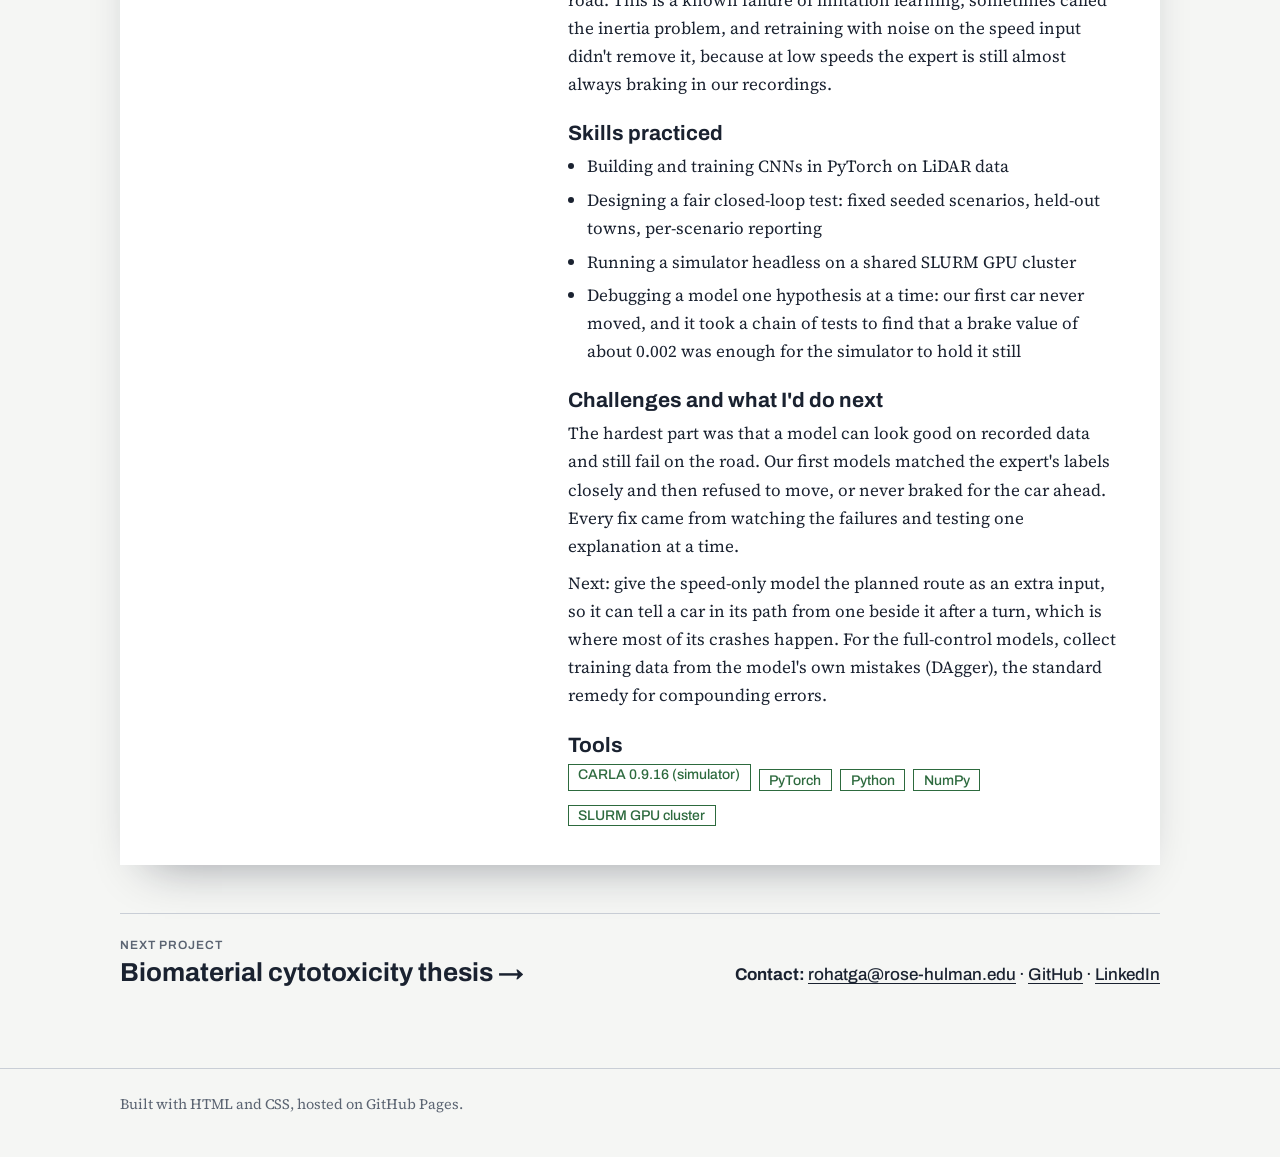
==== commit e973cae9: "Fill in project partner and drop wording placeholder on LiDAR page Co-Authored-By: Claude Sonnet 5.5" ====
--- a/carla-lidar.html
+++ b/carla-lidar.html
@@ -35,14 +35,14 @@
           <!-- Demo first: full card width, above the write-up. -->
           <section class="demo" id="demo" aria-labelledby="demo-heading">
             <p class="bottom-line">Teaching a simulated car to drive from LiDAR alone by copying an expert driver, then testing it against a hand-built rule-based driver in towns it never saw during training.</p>
-            <p class="meta">CSSE 416 (Deep Learning) team project at Rose-Hulman with <span class="todo">[partner's name]</span>, Fall 2026.</p>
+            <p class="meta">CSSE 416 (Deep Learning) team project at Rose-Hulman with William Bi, Fall 2026.</p>
             <h2 id="demo-heading">Demo: same scenarios, four drivers</h2>
             <p>Each row is one test scenario in a town none of the models were trained on. Every driver starts from the same place, with the same destination and the same seeded traffic, so the clips can be compared side by side. Traffic only starts to differ once the drivers behave differently. Press <strong>Play all four</strong> to start the clips together.</p>
             <dl class="demo-key">
               <div><dt>Rule-based baseline</dt><dd>Removes the ground from the LiDAR point cloud, groups the remaining points into obstacles, and brakes for anything on its route. The route follower steers.</dd></div>
               <div><dt>CNN (speed only)</dt><dd>Our best learned model: a CNN on a top-down LiDAR grid that predicts throttle and brake. The same route follower steers.</dd></div>
               <div><dt>CNN (full control)</dt><dd>A CNN on a LiDAR range image that also predicts steering, so it drives entirely on its own.</dd></div>
-              <div><dt>Transformer (full control)</dt><dd>Same input and outputs as the full-control CNN, with a transformer instead of convolutions, retrained with noise added to its speed input near a standstill. <span class="todo">[confirm wording with partner]</span></dd></div>
+              <div><dt>Transformer (full control)</dt><dd>Same input and outputs as the full-control CNN, with a transformer instead of convolutions, retrained with noise added to its speed input near a standstill.</dd></div>
             </dl>
 
             <h3 class="town">Town02 <span>small town, two-lane streets</span></h3>
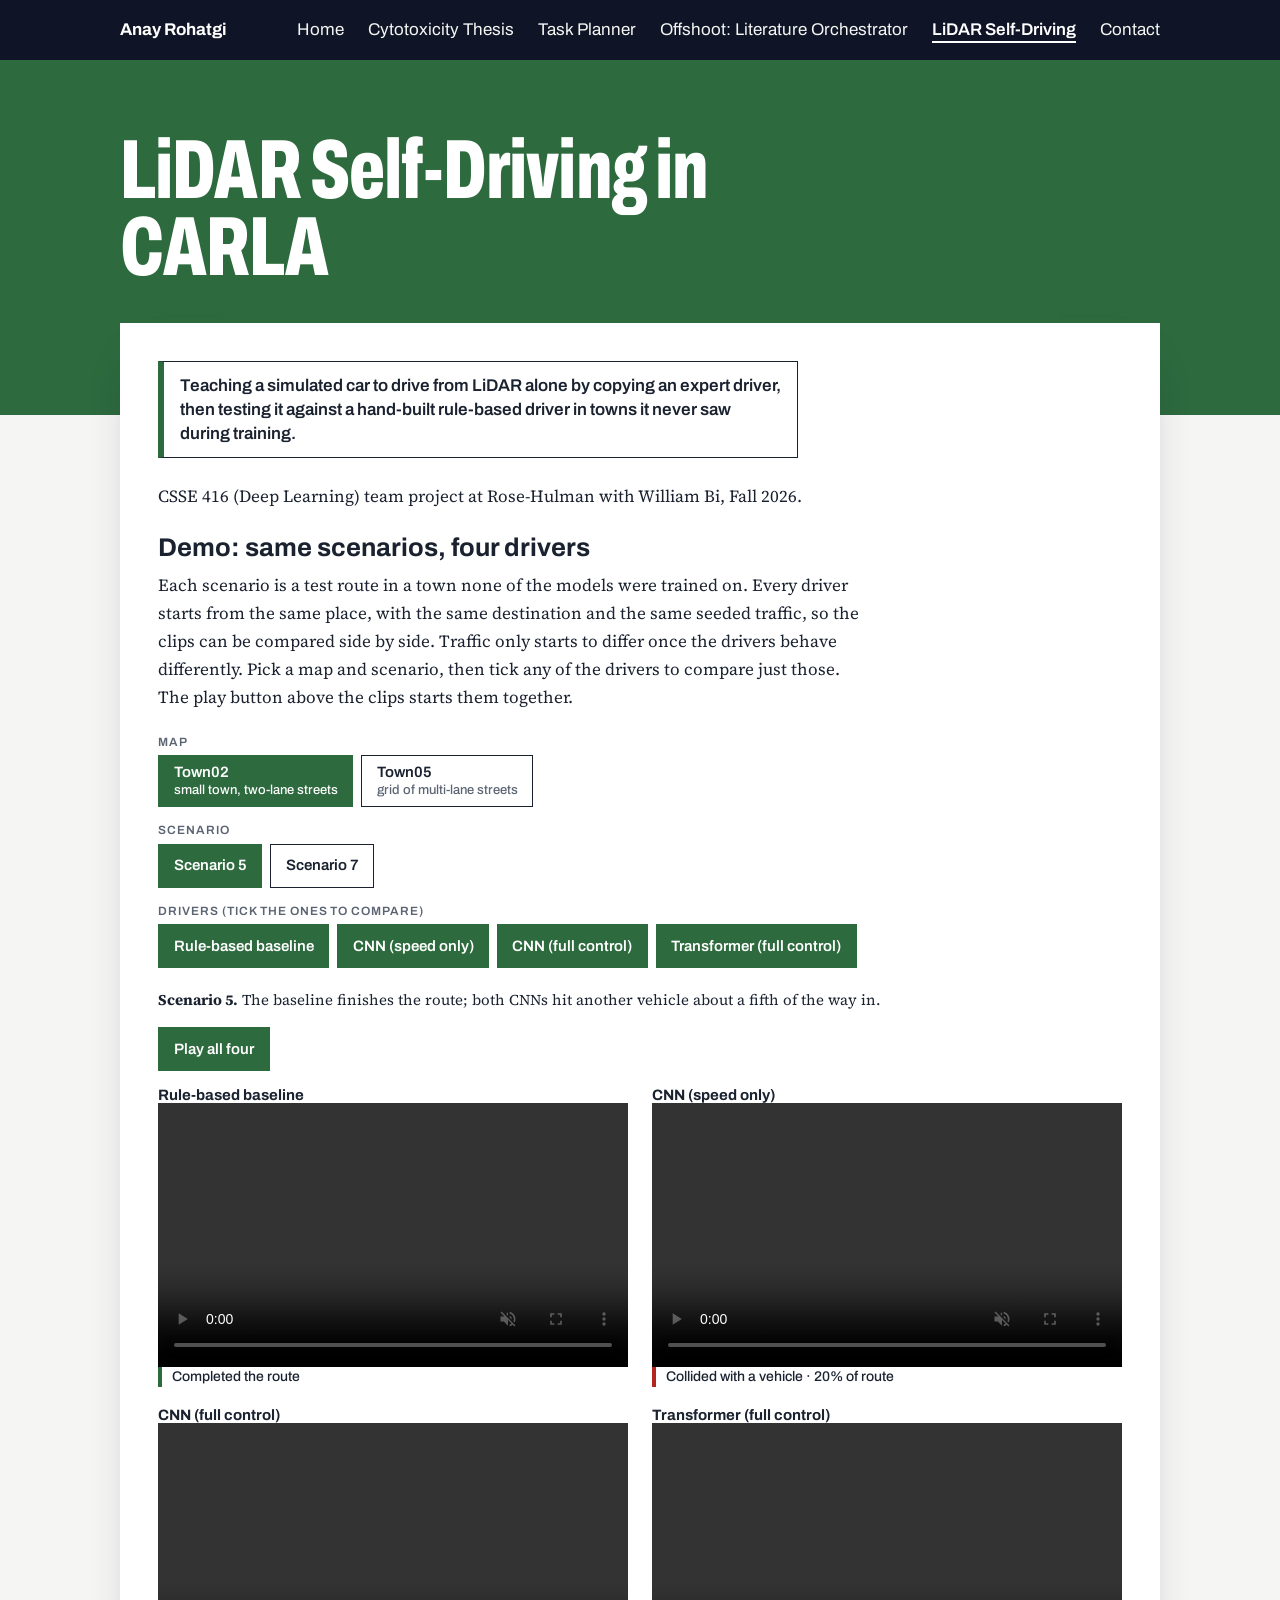
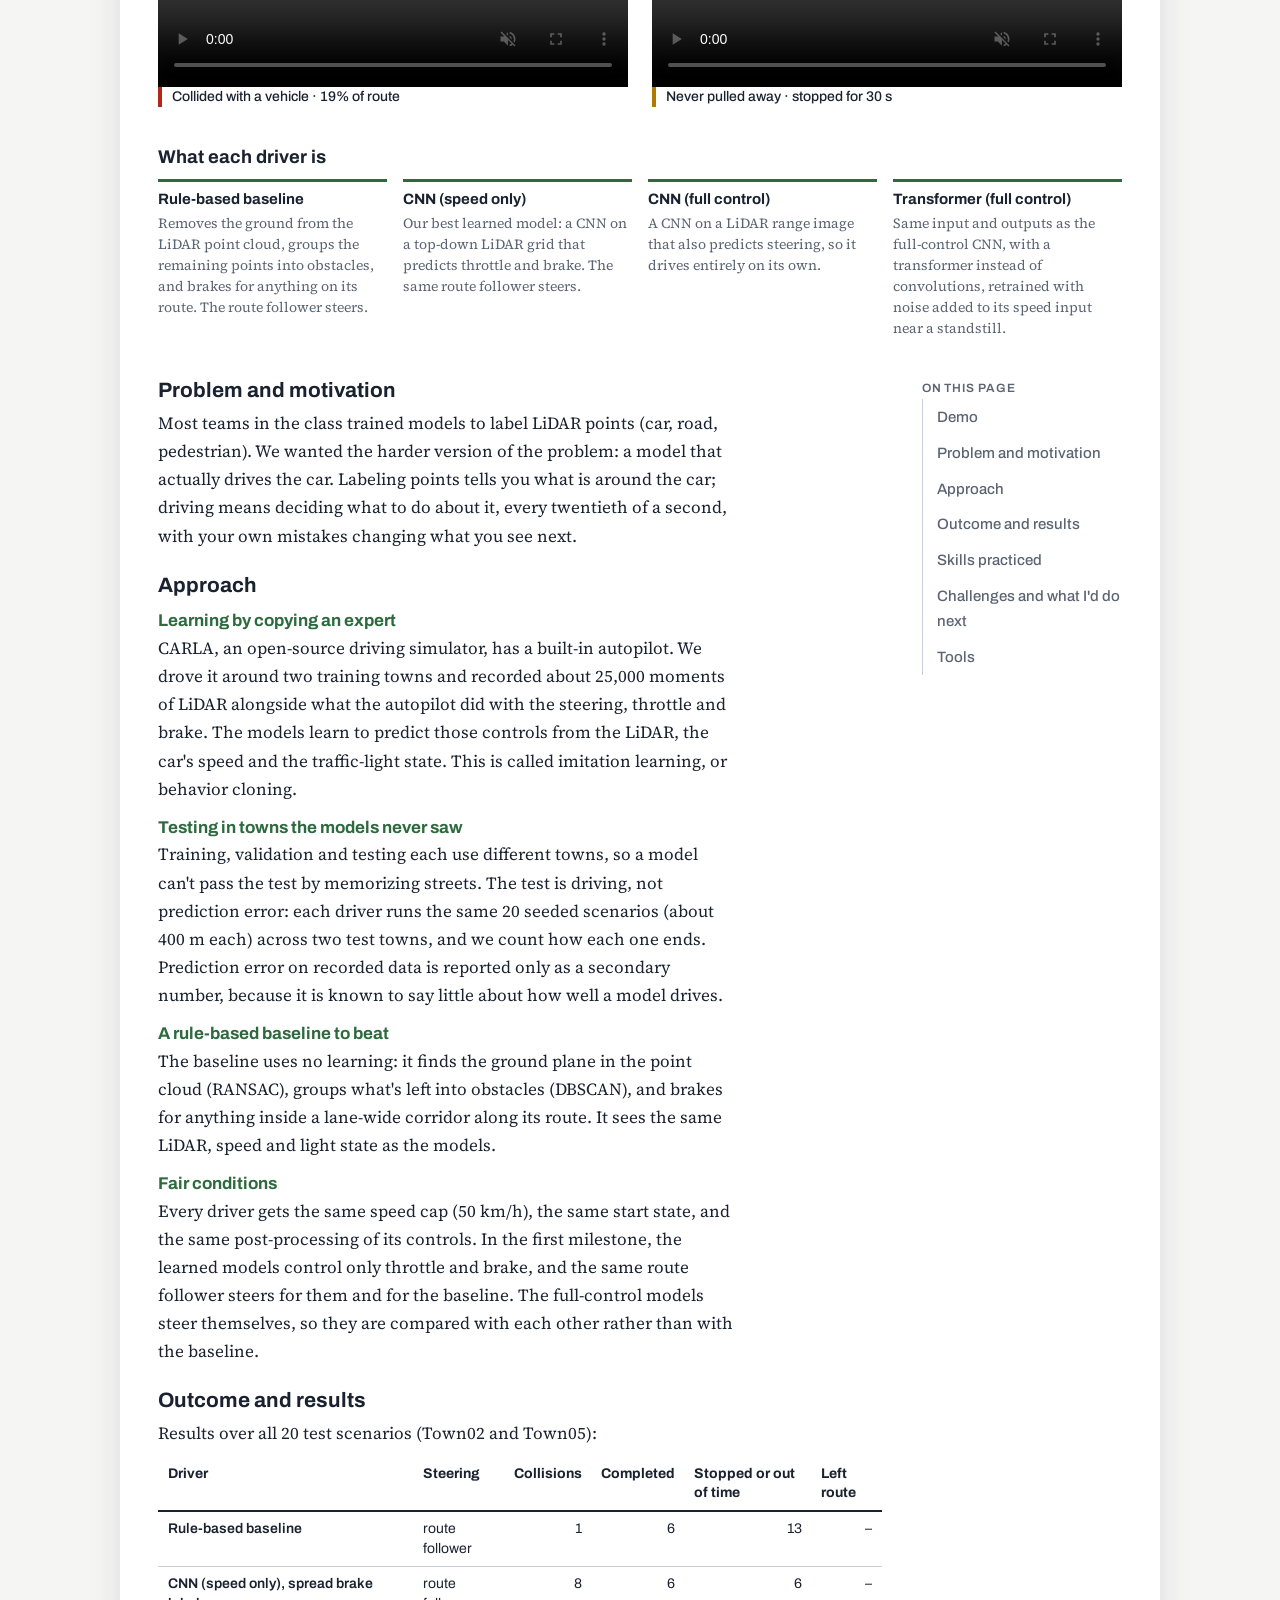
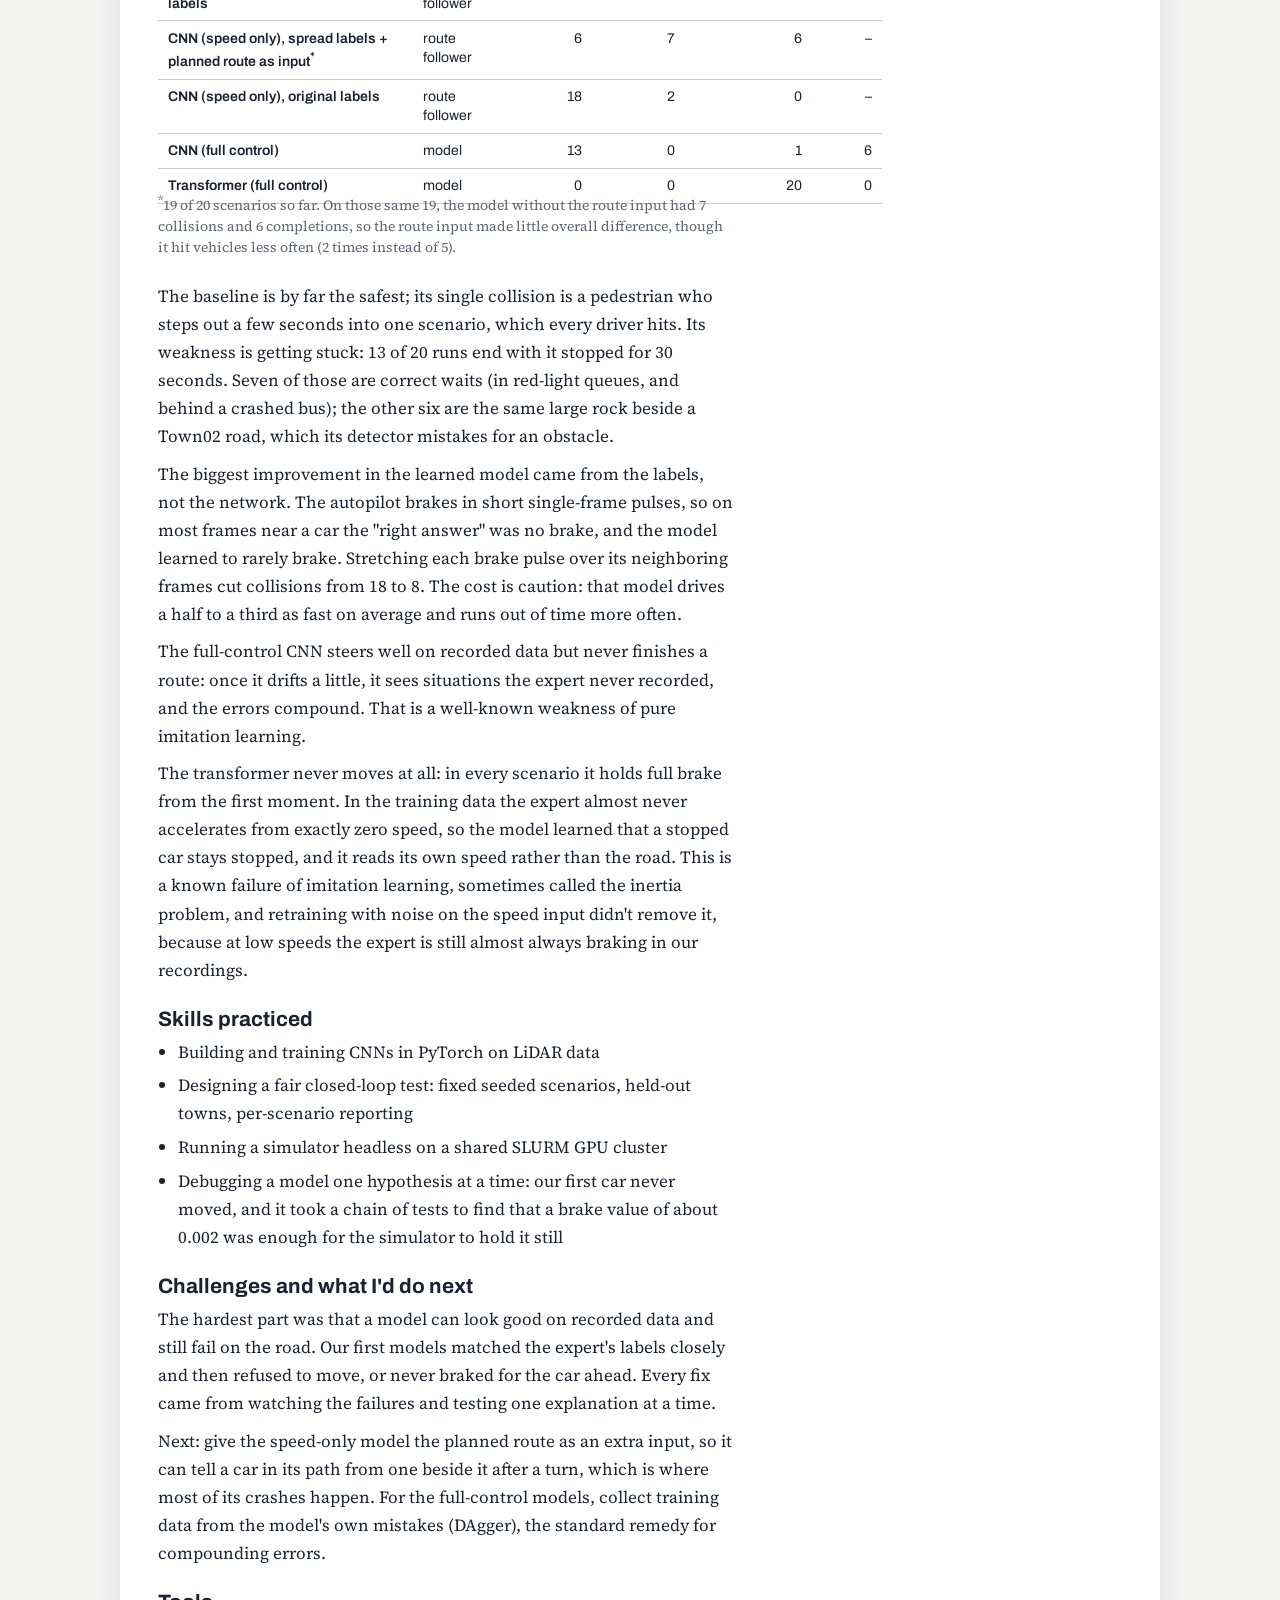
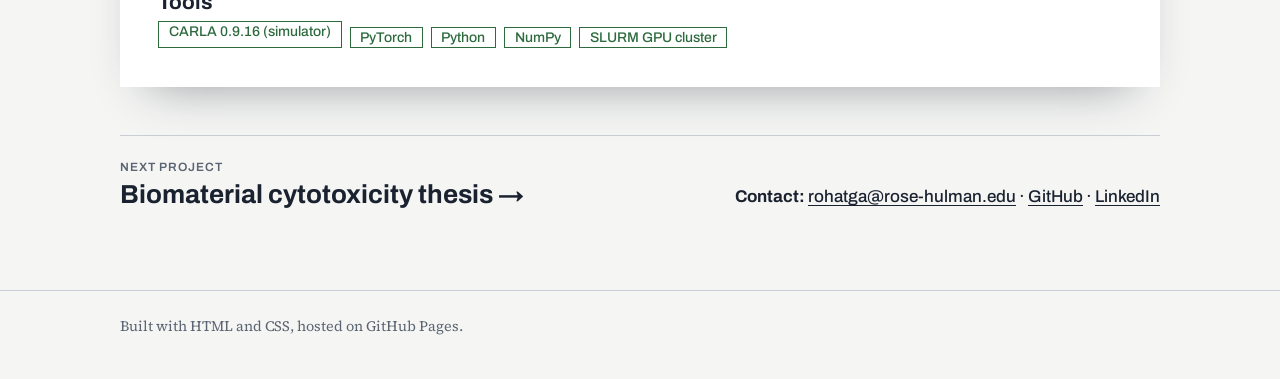
==== commit febe7c87: "Add demo picker and move section links to the right on LiDAR page - carla-demo.js: map and scenario " ====
--- a/carla-lidar.html
+++ b/carla-lidar.html
@@ -30,100 +30,101 @@
         <div class="band-inner wrap"><h1>LiDAR Self-Driving in CARLA</h1></div>
       </div>
       <div class="wrap">
-        <div class="card detail-card">
+        <div class="card detail-card detail-card--toc-right">
 
           <!-- Demo first: full card width, above the write-up. -->
           <section class="demo" id="demo" aria-labelledby="demo-heading">
             <p class="bottom-line">Teaching a simulated car to drive from LiDAR alone by copying an expert driver, then testing it against a hand-built rule-based driver in towns it never saw during training.</p>
             <p class="meta">CSSE 416 (Deep Learning) team project at Rose-Hulman with William Bi, Fall 2026.</p>
             <h2 id="demo-heading">Demo: same scenarios, four drivers</h2>
-            <p>Each row is one test scenario in a town none of the models were trained on. Every driver starts from the same place, with the same destination and the same seeded traffic, so the clips can be compared side by side. Traffic only starts to differ once the drivers behave differently. Press <strong>Play all four</strong> to start the clips together.</p>
+            <p>Each scenario is a test route in a town none of the models were trained on. Every driver starts from the same place, with the same destination and the same seeded traffic, so the clips can be compared side by side. Traffic only starts to differ once the drivers behave differently. Pick a map and scenario, then tick any of the drivers to compare just those. The play button above the clips starts them together.</p>
+            <h3 class="town">Town02 <span>small town, two-lane streets</span></h3>
+
+            <figure class="scenario" id="town02-sc05">
+              <figcaption><strong>Scenario 5.</strong> The baseline finishes the route; both CNNs hit another vehicle about a fifth of the way in.</figcaption>
+              <button class="play-all" type="button">Play all four</button>
+              <div class="clips">
+                <div class="clip"><p class="clip-name">Rule-based baseline</p>
+                  <video src="videos/carla/baseline-dz-cap/Town02_sc05.mp4" controls muted playsinline preload="metadata" aria-label="Rule-based baseline, Town02 scenario 5"></video>
+                  <p class="outcome outcome--ok">Completed the route</p></div>
+                <div class="clip"><p class="clip-name">CNN (speed only)</p>
+                  <video src="videos/carla/m4_spread-dz-cap/Town02_sc05.mp4" controls muted playsinline preload="metadata" aria-label="CNN with throttle and brake only, Town02 scenario 5"></video>
+                  <p class="outcome outcome--crash">Collided with a vehicle · 20% of route</p></div>
+                <div class="clip"><p class="clip-name">CNN (full control)</p>
+                  <video src="videos/carla/cnn-dz-cap/Town02_sc05.mp4" controls muted playsinline preload="metadata" aria-label="Full-control CNN, Town02 scenario 5"></video>
+                  <p class="outcome outcome--crash">Collided with a vehicle · 19% of route</p></div>
+                <div class="clip"><p class="clip-name">Transformer (full control)</p>
+                  <video src="videos/carla/tf2-dz-cap/Town02_sc05.mp4" controls muted playsinline preload="metadata" aria-label="Transformer, Town02 scenario 5"></video>
+                  <p class="outcome outcome--stop">Never pulled away · stopped for 30 s</p></div>
+              </div>
+            </figure>
+
+            <figure class="scenario" id="town02-sc07">
+              <figcaption><strong>Scenario 7.</strong> The speed-only CNN finishes. The baseline stops for a large rock at the roadside: its geometric detector can't tell a rock face from a car, so it waits until the 30-second limit.</figcaption>
+              <button class="play-all" type="button">Play all four</button>
+              <div class="clips">
+                <div class="clip"><p class="clip-name">Rule-based baseline</p>
+                  <video src="videos/carla/baseline-dz-cap/Town02_sc07.mp4" controls muted playsinline preload="metadata" aria-label="Rule-based baseline, Town02 scenario 7"></video>
+                  <p class="outcome outcome--stop">Stopped for 30 s · 90% of route</p></div>
+                <div class="clip"><p class="clip-name">CNN (speed only)</p>
+                  <video src="videos/carla/m4_spread-dz-cap/Town02_sc07.mp4" controls muted playsinline preload="metadata" aria-label="CNN with throttle and brake only, Town02 scenario 7"></video>
+                  <p class="outcome outcome--ok">Completed the route</p></div>
+                <div class="clip"><p class="clip-name">CNN (full control)</p>
+                  <video src="videos/carla/cnn-dz-cap/Town02_sc07.mp4" controls muted playsinline preload="metadata" aria-label="Full-control CNN, Town02 scenario 7"></video>
+                  <p class="outcome outcome--crash">Collided with a vehicle · 12% of route</p></div>
+                <div class="clip"><p class="clip-name">Transformer (full control)</p>
+                  <video src="videos/carla/tf2-dz-cap/Town02_sc07.mp4" controls muted playsinline preload="metadata" aria-label="Transformer, Town02 scenario 7"></video>
+                  <p class="outcome outcome--stop">Never pulled away · stopped for 30 s</p></div>
+              </div>
+            </figure>
+
+            <h3 class="town">Town05 <span>grid of multi-lane streets</span></h3>
+
+            <figure class="scenario" id="town05-sc00">
+              <figcaption><strong>Scenario 0.</strong> The speed-only CNN finishes. The baseline is doing the right thing: it waits in a queue behind a car stopped at a red light. Our test counts any 30-second stop as stuck unless the light is at the car itself, so this ending says more about the test rule than about the baseline.</figcaption>
+              <button class="play-all" type="button">Play all four</button>
+              <div class="clips">
+                <div class="clip"><p class="clip-name">Rule-based baseline</p>
+                  <video src="videos/carla/baseline-dz-cap/Town05_sc00.mp4" controls muted playsinline preload="metadata" aria-label="Rule-based baseline, Town05 scenario 0"></video>
+                  <p class="outcome outcome--stop">Stopped for 30 s · 62% of route</p></div>
+                <div class="clip"><p class="clip-name">CNN (speed only)</p>
+                  <video src="videos/carla/m4_spread-dz-cap/Town05_sc00.mp4" controls muted playsinline preload="metadata" aria-label="CNN with throttle and brake only, Town05 scenario 0"></video>
+                  <p class="outcome outcome--ok">Completed the route</p></div>
+                <div class="clip"><p class="clip-name">CNN (full control)</p>
+                  <video src="videos/carla/cnn-dz-cap/Town05_sc00.mp4" controls muted playsinline preload="metadata" aria-label="Full-control CNN, Town05 scenario 0"></video>
+                  <p class="outcome outcome--stop">Stopped for 30 s · 11% of route</p></div>
+                <div class="clip"><p class="clip-name">Transformer (full control)</p>
+                  <video src="videos/carla/tf2-dz-cap/Town05_sc00.mp4" controls muted playsinline preload="metadata" aria-label="Transformer, Town05 scenario 0"></video>
+                  <p class="outcome outcome--stop">Never pulled away · stopped for 30 s</p></div>
+              </div>
+            </figure>
+
+            <figure class="scenario" id="town05-sc09">
+              <figcaption><strong>Scenario 9.</strong> The baseline finishes; the speed-only CNN collides just before the end, and the full-control CNN drifts off its route.</figcaption>
+              <button class="play-all" type="button">Play all four</button>
+              <div class="clips">
+                <div class="clip"><p class="clip-name">Rule-based baseline</p>
+                  <video src="videos/carla/baseline-dz-cap/Town05_sc09.mp4" controls muted playsinline preload="metadata" aria-label="Rule-based baseline, Town05 scenario 9"></video>
+                  <p class="outcome outcome--ok">Completed the route</p></div>
+                <div class="clip"><p class="clip-name">CNN (speed only)</p>
+                  <video src="videos/carla/m4_spread-dz-cap/Town05_sc09.mp4" controls muted playsinline preload="metadata" aria-label="CNN with throttle and brake only, Town05 scenario 9"></video>
+                  <p class="outcome outcome--crash">Collided with a vehicle · 99% of route</p></div>
+                <div class="clip"><p class="clip-name">CNN (full control)</p>
+                  <video src="videos/carla/cnn-dz-cap/Town05_sc09.mp4" controls muted playsinline preload="metadata" aria-label="Full-control CNN, Town05 scenario 9"></video>
+                  <p class="outcome outcome--off">Left the route (over 8 m off) · 22% of route</p></div>
+                <div class="clip"><p class="clip-name">Transformer (full control)</p>
+                  <video src="videos/carla/tf2-dz-cap/Town05_sc09.mp4" controls muted playsinline preload="metadata" aria-label="Transformer, Town05 scenario 9"></video>
+                  <p class="outcome outcome--stop">Never pulled away · stopped for 30 s</p></div>
+              </div>
+            </figure>
+
+            <h3 class="key-title">What each driver is</h3>
             <dl class="demo-key">
               <div><dt>Rule-based baseline</dt><dd>Removes the ground from the LiDAR point cloud, groups the remaining points into obstacles, and brakes for anything on its route. The route follower steers.</dd></div>
               <div><dt>CNN (speed only)</dt><dd>Our best learned model: a CNN on a top-down LiDAR grid that predicts throttle and brake. The same route follower steers.</dd></div>
               <div><dt>CNN (full control)</dt><dd>A CNN on a LiDAR range image that also predicts steering, so it drives entirely on its own.</dd></div>
               <div><dt>Transformer (full control)</dt><dd>Same input and outputs as the full-control CNN, with a transformer instead of convolutions, retrained with noise added to its speed input near a standstill.</dd></div>
             </dl>
-
-            <h3 class="town">Town02 <span>small town, two-lane streets</span></h3>
-
-            <figure class="scenario" id="town02-sc05">
-              <figcaption><strong>Scenario 5.</strong> The baseline finishes the route; both CNNs hit another vehicle about a fifth of the way in.</figcaption>
-              <button class="play-all" type="button">Play all four</button>
-              <div class="clips">
-                <div class="clip"><p class="clip-name">Rule-based baseline</p>
-                  <video src="videos/carla/baseline-dz-cap/Town02_sc05.mp4" controls muted playsinline preload="metadata" aria-label="Rule-based baseline, Town02 scenario 5"></video>
-                  <p class="outcome outcome--ok">Completed the route</p></div>
-                <div class="clip"><p class="clip-name">CNN (speed only)</p>
-                  <video src="videos/carla/m4_spread-dz-cap/Town02_sc05.mp4" controls muted playsinline preload="metadata" aria-label="CNN with throttle and brake only, Town02 scenario 5"></video>
-                  <p class="outcome outcome--crash">Collided with a vehicle · 20% of route</p></div>
-                <div class="clip"><p class="clip-name">CNN (full control)</p>
-                  <video src="videos/carla/cnn-dz-cap/Town02_sc05.mp4" controls muted playsinline preload="metadata" aria-label="Full-control CNN, Town02 scenario 5"></video>
-                  <p class="outcome outcome--crash">Collided with a vehicle · 19% of route</p></div>
-                <div class="clip"><p class="clip-name">Transformer (full control)</p>
-                  <video src="videos/carla/tf2-dz-cap/Town02_sc05.mp4" controls muted playsinline preload="metadata" aria-label="Transformer, Town02 scenario 5"></video>
-                  <p class="outcome outcome--stop">Never pulled away · stopped for 30 s</p></div>
-              </div>
-            </figure>
-
-            <figure class="scenario" id="town02-sc07">
-              <figcaption><strong>Scenario 7.</strong> The speed-only CNN finishes. The baseline stops for a large rock at the roadside: its geometric detector can't tell a rock face from a car, so it waits until the 30-second limit.</figcaption>
-              <button class="play-all" type="button">Play all four</button>
-              <div class="clips">
-                <div class="clip"><p class="clip-name">Rule-based baseline</p>
-                  <video src="videos/carla/baseline-dz-cap/Town02_sc07.mp4" controls muted playsinline preload="metadata" aria-label="Rule-based baseline, Town02 scenario 7"></video>
-                  <p class="outcome outcome--stop">Stopped for 30 s · 90% of route</p></div>
-                <div class="clip"><p class="clip-name">CNN (speed only)</p>
-                  <video src="videos/carla/m4_spread-dz-cap/Town02_sc07.mp4" controls muted playsinline preload="metadata" aria-label="CNN with throttle and brake only, Town02 scenario 7"></video>
-                  <p class="outcome outcome--ok">Completed the route</p></div>
-                <div class="clip"><p class="clip-name">CNN (full control)</p>
-                  <video src="videos/carla/cnn-dz-cap/Town02_sc07.mp4" controls muted playsinline preload="metadata" aria-label="Full-control CNN, Town02 scenario 7"></video>
-                  <p class="outcome outcome--crash">Collided with a vehicle · 12% of route</p></div>
-                <div class="clip"><p class="clip-name">Transformer (full control)</p>
-                  <video src="videos/carla/tf2-dz-cap/Town02_sc07.mp4" controls muted playsinline preload="metadata" aria-label="Transformer, Town02 scenario 7"></video>
-                  <p class="outcome outcome--stop">Never pulled away · stopped for 30 s</p></div>
-              </div>
-            </figure>
-
-            <h3 class="town">Town05 <span>grid of multi-lane streets</span></h3>
-
-            <figure class="scenario" id="town05-sc00">
-              <figcaption><strong>Scenario 0.</strong> The speed-only CNN finishes. The baseline is doing the right thing: it waits in a queue behind a car stopped at a red light. Our test counts any 30-second stop as stuck unless the light is at the car itself, so this ending says more about the test rule than about the baseline.</figcaption>
-              <button class="play-all" type="button">Play all four</button>
-              <div class="clips">
-                <div class="clip"><p class="clip-name">Rule-based baseline</p>
-                  <video src="videos/carla/baseline-dz-cap/Town05_sc00.mp4" controls muted playsinline preload="metadata" aria-label="Rule-based baseline, Town05 scenario 0"></video>
-                  <p class="outcome outcome--stop">Stopped for 30 s · 62% of route</p></div>
-                <div class="clip"><p class="clip-name">CNN (speed only)</p>
-                  <video src="videos/carla/m4_spread-dz-cap/Town05_sc00.mp4" controls muted playsinline preload="metadata" aria-label="CNN with throttle and brake only, Town05 scenario 0"></video>
-                  <p class="outcome outcome--ok">Completed the route</p></div>
-                <div class="clip"><p class="clip-name">CNN (full control)</p>
-                  <video src="videos/carla/cnn-dz-cap/Town05_sc00.mp4" controls muted playsinline preload="metadata" aria-label="Full-control CNN, Town05 scenario 0"></video>
-                  <p class="outcome outcome--stop">Stopped for 30 s · 11% of route</p></div>
-                <div class="clip"><p class="clip-name">Transformer (full control)</p>
-                  <video src="videos/carla/tf2-dz-cap/Town05_sc00.mp4" controls muted playsinline preload="metadata" aria-label="Transformer, Town05 scenario 0"></video>
-                  <p class="outcome outcome--stop">Never pulled away · stopped for 30 s</p></div>
-              </div>
-            </figure>
-
-            <figure class="scenario" id="town05-sc09">
-              <figcaption><strong>Scenario 9.</strong> The baseline finishes; the speed-only CNN collides just before the end, and the full-control CNN drifts off its route.</figcaption>
-              <button class="play-all" type="button">Play all four</button>
-              <div class="clips">
-                <div class="clip"><p class="clip-name">Rule-based baseline</p>
-                  <video src="videos/carla/baseline-dz-cap/Town05_sc09.mp4" controls muted playsinline preload="metadata" aria-label="Rule-based baseline, Town05 scenario 9"></video>
-                  <p class="outcome outcome--ok">Completed the route</p></div>
-                <div class="clip"><p class="clip-name">CNN (speed only)</p>
-                  <video src="videos/carla/m4_spread-dz-cap/Town05_sc09.mp4" controls muted playsinline preload="metadata" aria-label="CNN with throttle and brake only, Town05 scenario 9"></video>
-                  <p class="outcome outcome--crash">Collided with a vehicle · 99% of route</p></div>
-                <div class="clip"><p class="clip-name">CNN (full control)</p>
-                  <video src="videos/carla/cnn-dz-cap/Town05_sc09.mp4" controls muted playsinline preload="metadata" aria-label="Full-control CNN, Town05 scenario 9"></video>
-                  <p class="outcome outcome--off">Left the route (over 8 m off) · 22% of route</p></div>
-                <div class="clip"><p class="clip-name">Transformer (full control)</p>
-                  <video src="videos/carla/tf2-dz-cap/Town05_sc09.mp4" controls muted playsinline preload="metadata" aria-label="Transformer, Town05 scenario 9"></video>
-                  <p class="outcome outcome--stop">Never pulled away · stopped for 30 s</p></div>
-              </div>
-            </figure>
           </section>
 
           <div class="visuals">
@@ -216,19 +217,6 @@
   </main>
   <footer><div class="wrap">Built with HTML and CSS, hosted on GitHub Pages.</div></footer>
   <script src="script.js"></script>
-  <script>
-    // "Play all four": restart every clip in that scenario at the same moment.
-    document.querySelectorAll('.scenario').forEach(function (fig) {
-      var btn = fig.querySelector('.play-all');
-      var vids = fig.querySelectorAll('video');
-      btn.addEventListener('click', function () {
-        vids.forEach(function (v) {
-          v.currentTime = 0;
-          var p = v.play();
-          if (p && p.catch) p.catch(function () {});   // a missing clip just stays blank
-        });
-      });
-    });
-  </script>
+  <script src="carla-demo.js"></script>
 </body>
 </html>
--- a/style.css
+++ b/style.css
@@ -449,3 +449,61 @@
   .demo-key { grid-template-columns: minmax(0, 1fr); }
   .clips { grid-template-columns: minmax(0, 1fr); }
 }
+
+/* ---------- LiDAR page: demo picker and right-hand section links ---------- */
+.demo [hidden] { display: none !important; }
+.key-title { font-size: 1.15rem; margin: 2.5rem 0 0; }
+.key-title + .demo-key { margin-top: .75rem; }
+
+/* Map, scenario and driver selectors. Real radio inputs, so arrow keys and screen readers work. */
+.picker { display: grid; gap: 1rem; margin: 1.5rem 0 0; }
+.picker fieldset { border: 0; margin: 0; padding: 0; min-width: 0; }
+.picker legend { padding: 0; margin: 0 0 .4rem; font: 600 .75rem var(--display); letter-spacing: .08em; text-transform: uppercase; color: var(--graphite); }
+.seg { display: flex; flex-wrap: wrap; gap: .5rem; }
+.seg label { position: relative; display: block; cursor: pointer; }
+.seg input { position: absolute; inset: 0; width: 100%; height: 100%; margin: 0; opacity: 0; cursor: pointer; }
+.seg .opt {
+  display: flex; flex-direction: column; justify-content: center; min-height: 44px; padding: .45rem .9rem;
+  background: #fff; border: 1.5px solid var(--ink); color: var(--ink); font: 600 .9375rem/1.25 var(--display);
+}
+.seg .opt small { font: 500 .8125rem/1.3 var(--display); color: var(--graphite); }
+.seg input:checked + .opt { background: var(--proj-accent); border-color: var(--proj-accent); color: #fff; }
+.seg input:checked + .opt small { color: #fff; }
+.seg input:focus-visible + .opt { outline: 2px solid var(--proj-accent); outline-offset: 3px; }
+@media (hover: hover) and (pointer: fine) {
+  .seg .opt { transition: background-color 120ms ease, border-color 120ms ease; }
+  .seg input:not(:checked):hover + .opt { border-color: var(--proj-accent); }
+}
+
+.model-note { margin: 1rem 0 0; max-width: 44rem; font-size: .9375rem; line-height: 1.5; }
+.model-note strong { font-family: var(--display); }
+
+/* One scenario at a time: no rule above it, a bit more air, and bigger clips. */
+.demo-js .town { display: none; }
+.demo-js .scenario { margin-top: 1.5rem; padding-top: 0; border-top: 0; }
+.demo-js .clips { gap: 1.25rem 1.5rem; }
+.clips--single { grid-template-columns: minmax(0, 1fr); }
+.clips--single .clip { max-width: 46rem; }
+
+/* Wide screens: section links in a narrow right-hand column. */
+@media (min-width: 761px) {
+  .detail-card--toc-right { grid-template-columns: minmax(0, 1fr) 12.5rem; }
+  .detail-card--toc-right .sections { grid-column: 1; grid-row: 2; }
+  .detail-card--toc-right .visuals { grid-column: 2; grid-row: 2; }
+}
+.demo-js .model-note { margin-top: 1.25rem; }
+.demo-js .scenario { margin-top: 1.25rem; }
+.demo-js .scenario > figcaption { margin-bottom: .9rem; }
+.demo-js .play-all { margin: 0 0 1rem; }
+
+/* Driver picker: several can be ticked, so keep the "show all" shortcut beside them. */
+.seg-all {
+  margin: .5rem 0 0; padding: .35rem 0; min-height: 44px; background: none; border: 0; cursor: pointer;
+  font: 600 .9375rem var(--display); color: var(--proj-accent); text-decoration: underline; text-underline-offset: 3px;
+}
+.seg-all:focus-visible { outline: 2px solid var(--proj-accent); outline-offset: 2px; }
+.model-note p { max-width: none; }
+.model-note p + p { margin-top: .4rem; }
+@media (min-width: 761px) {
+  .clips--three { grid-template-columns: repeat(3, minmax(0, 1fr)); }
+}
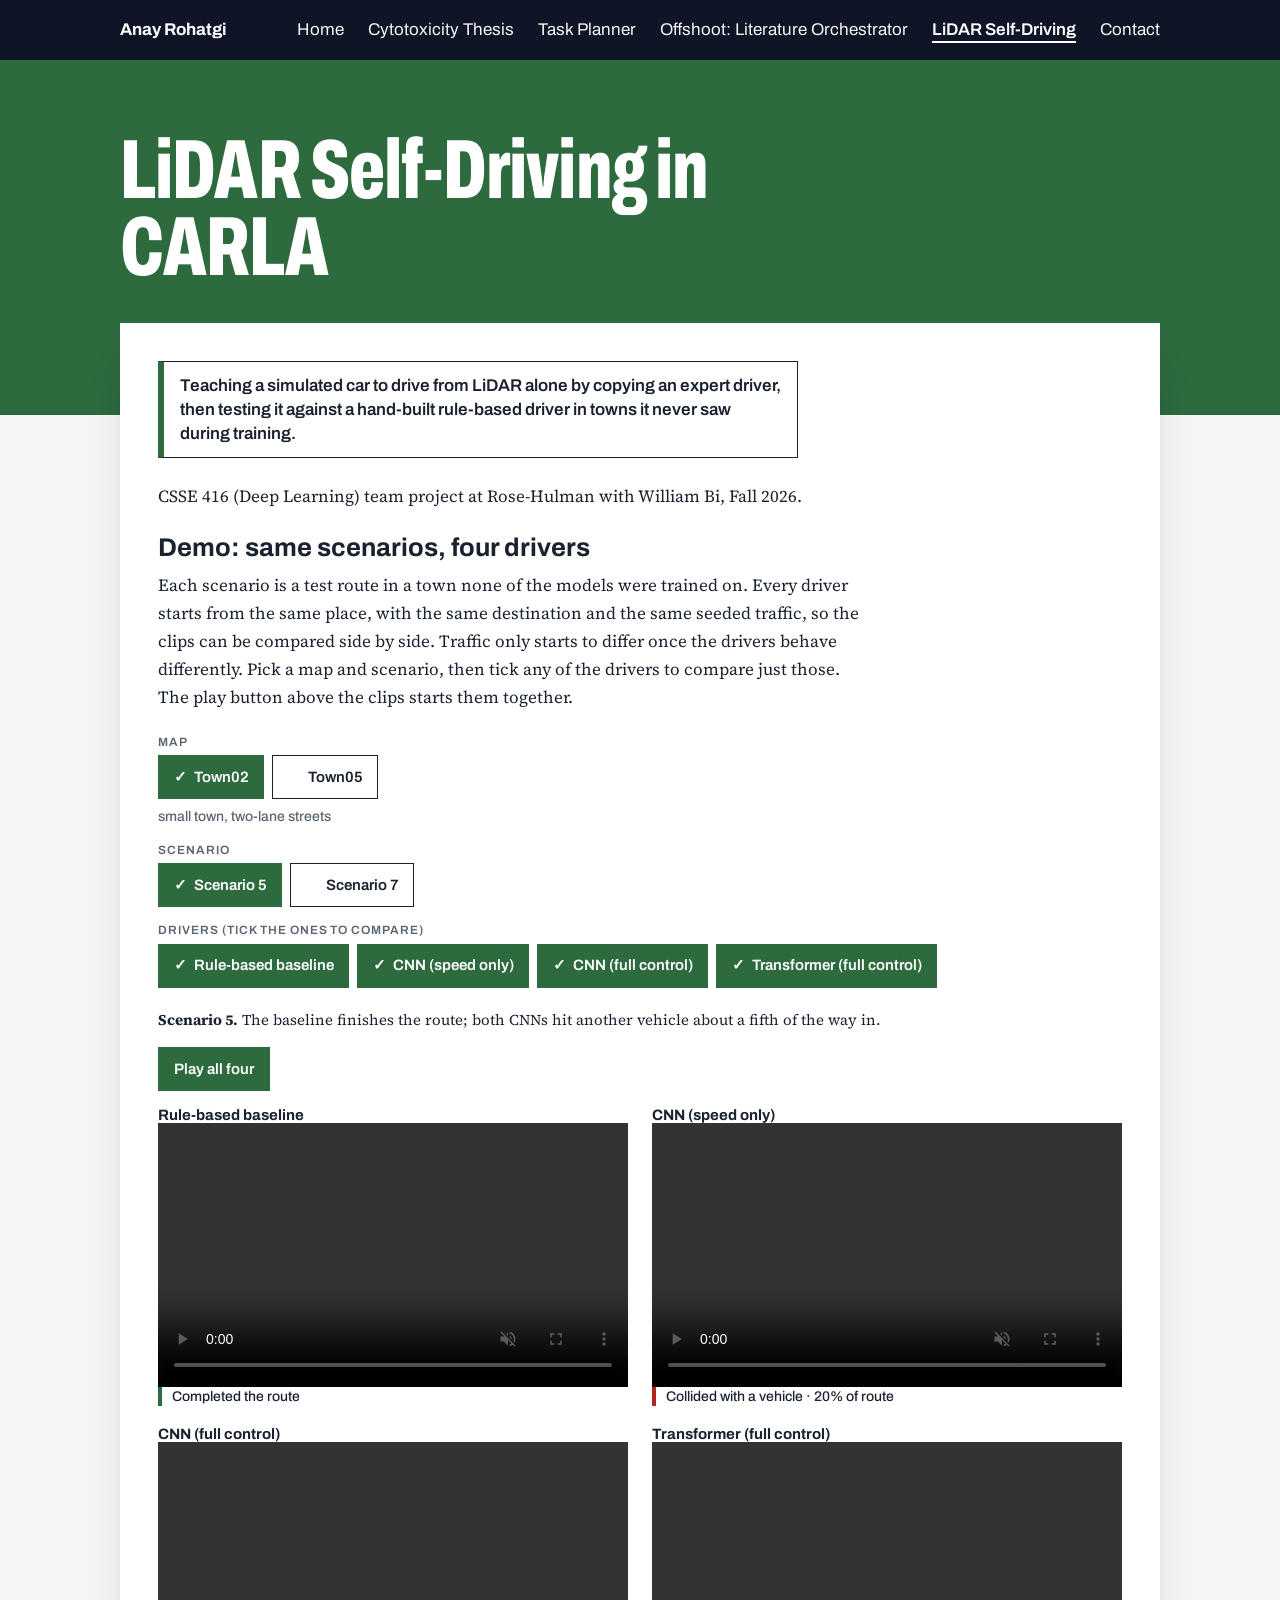
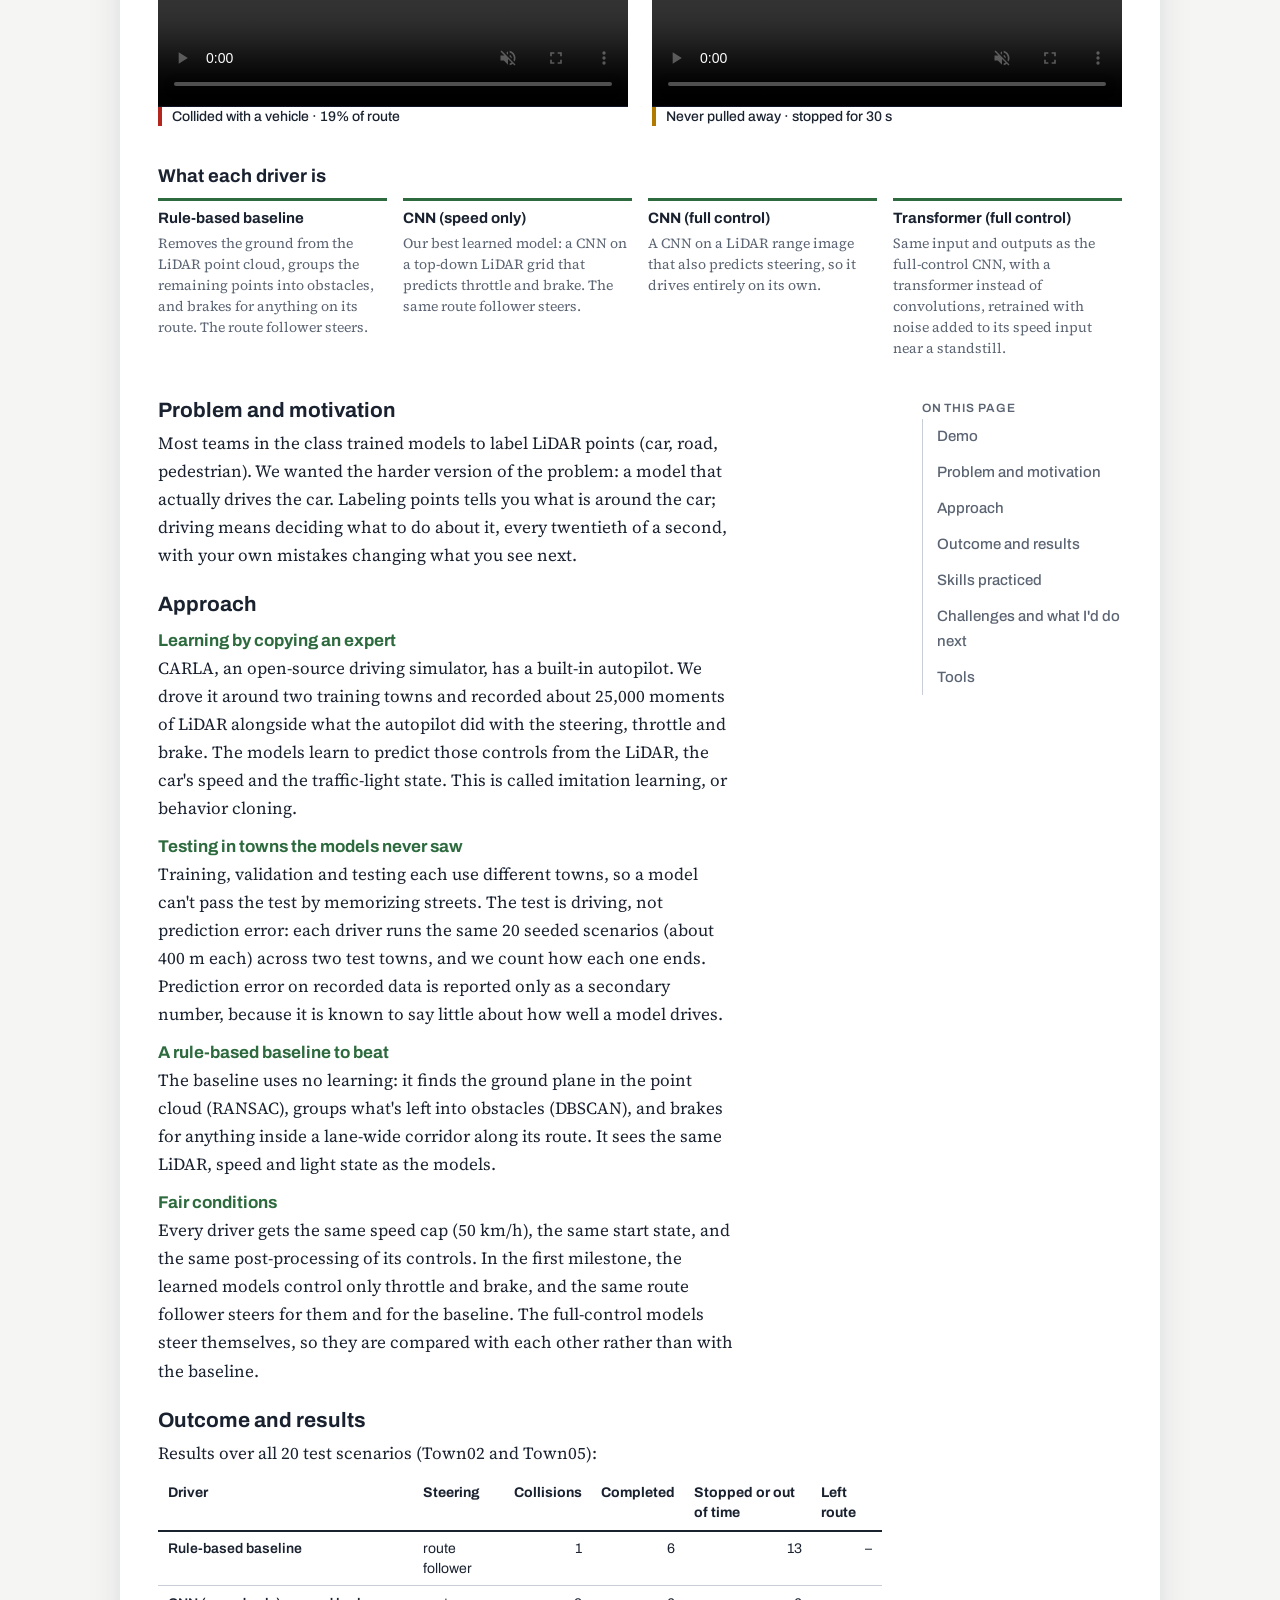
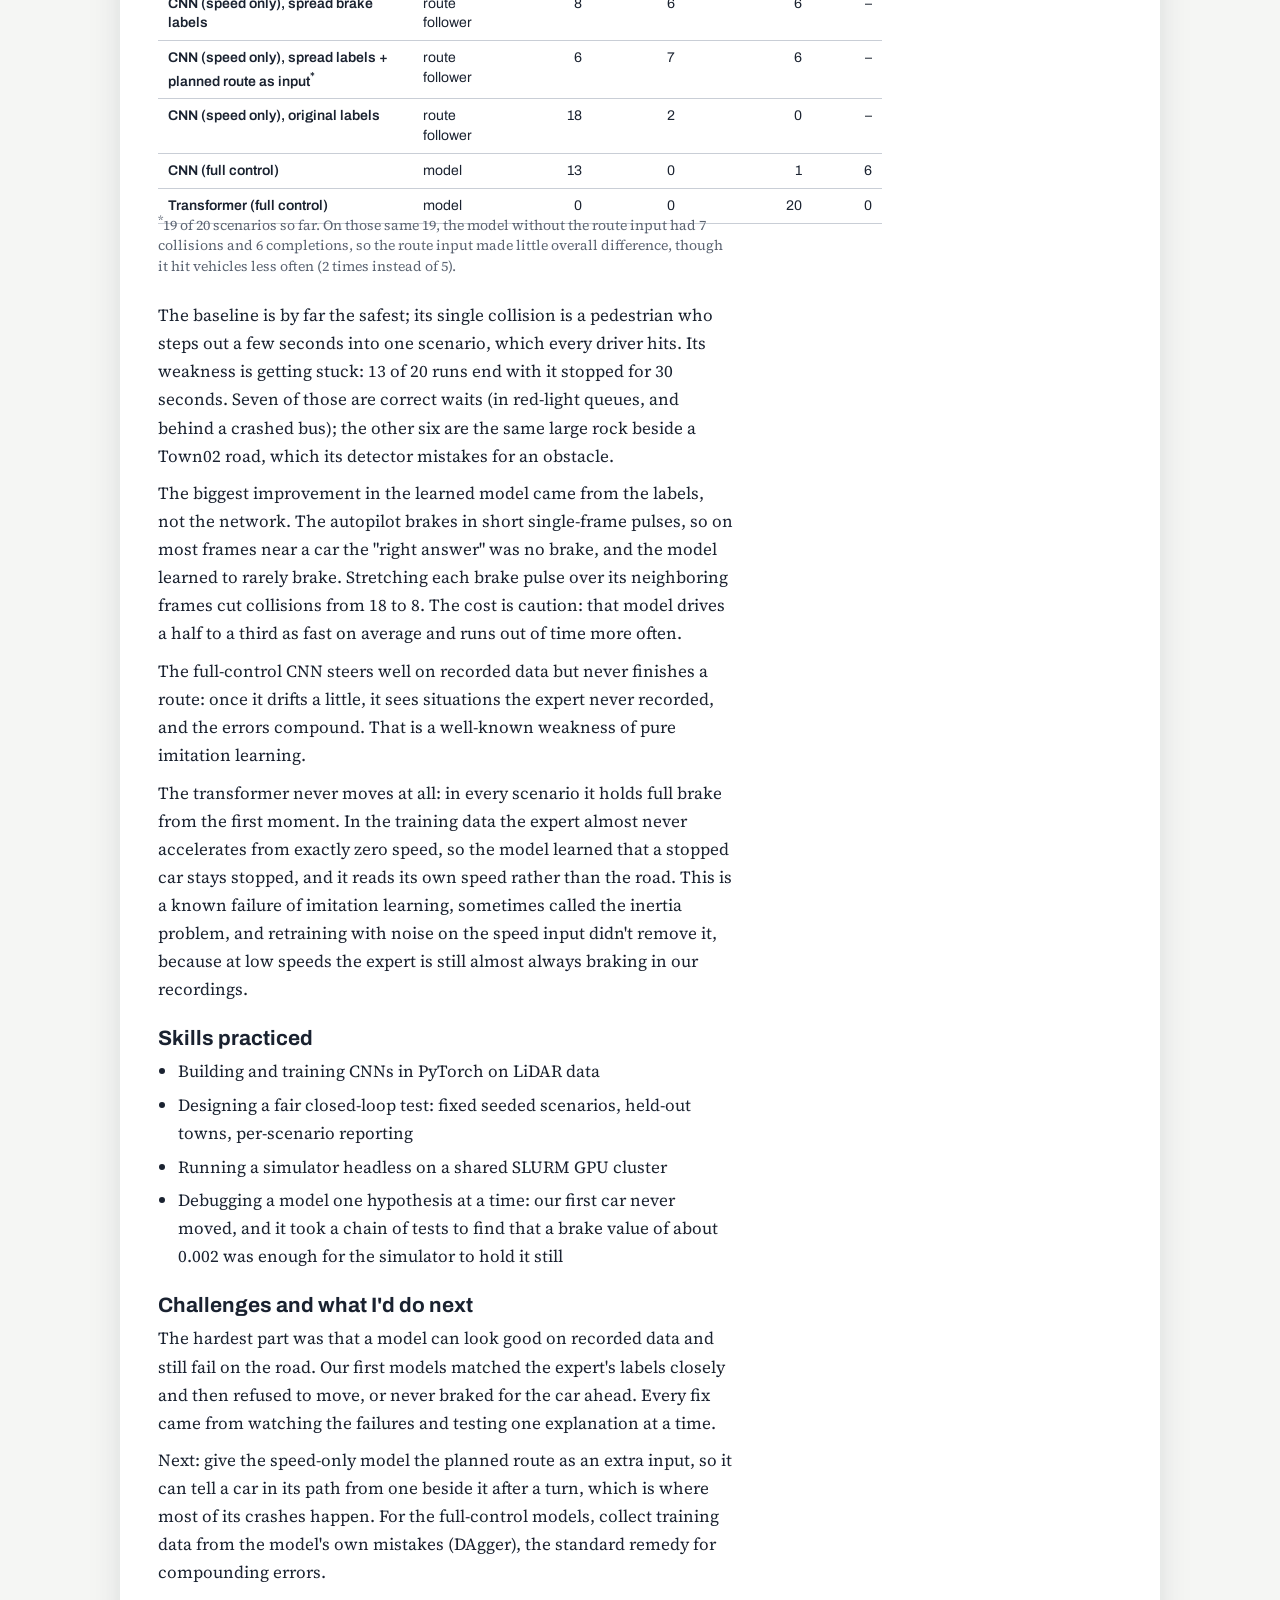
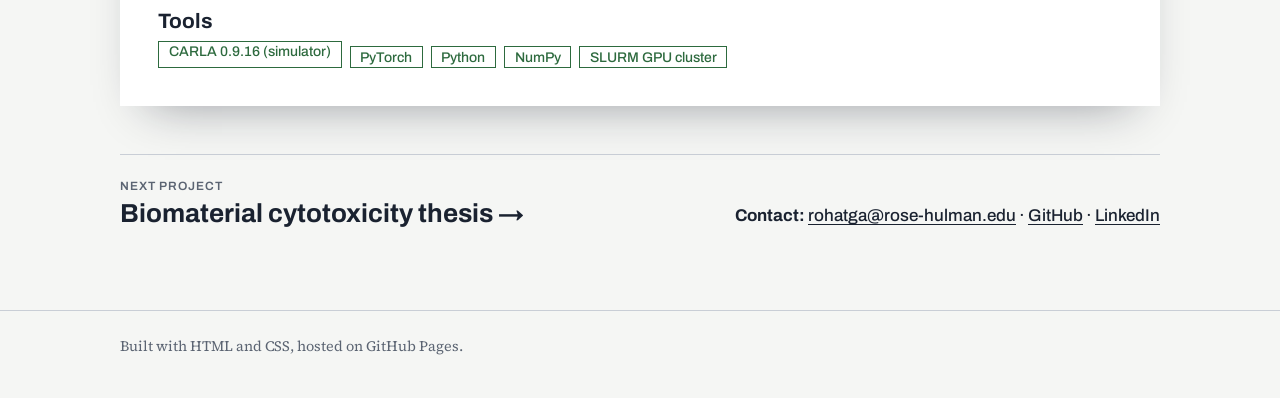
==== commit c5c392ed: "Show only the selected map's description; add check mark to selected buttons - Map buttons carry jus" ====
--- a/carla-lidar.html
+++ b/carla-lidar.html
@@ -7,7 +7,7 @@
   <link rel="preconnect" href="https://fonts.googleapis.com">
   <link rel="preconnect" href="https://fonts.gstatic.com" crossorigin>
   <link href="https://fonts.googleapis.com/css2?family=Archivo:wdth,wght@62..125,400..800&family=Source+Serif+4:opsz,wght@8..60,400;8..60,600&display=swap" rel="stylesheet">
-  <link rel="stylesheet" href="style.css">
+  <link rel="stylesheet" href="style.css?v=3">
 </head>
 <body>
   <a class="skip-link" href="#main">Skip to content</a>
@@ -217,6 +217,6 @@
   </main>
   <footer><div class="wrap">Built with HTML and CSS, hosted on GitHub Pages.</div></footer>
   <script src="script.js"></script>
-  <script src="carla-demo.js"></script>
+  <script src="carla-demo.js?v=3"></script>
 </body>
 </html>
--- a/style.css
+++ b/style.css
@@ -463,9 +463,14 @@
 .seg label { position: relative; display: block; cursor: pointer; }
 .seg input { position: absolute; inset: 0; width: 100%; height: 100%; margin: 0; opacity: 0; cursor: pointer; }
 .seg .opt {
-  display: flex; flex-direction: column; justify-content: center; min-height: 44px; padding: .45rem .9rem;
+  display: flex; align-items: center; min-height: 44px; padding: .45rem .9rem;
   background: #fff; border: 1.5px solid var(--ink); color: var(--ink); font: 600 .9375rem/1.25 var(--display);
 }
+/* A check mark joins the colour change, so the selected state doesn't rely on colour alone.
+   It always takes up its space (hidden when unticked), so buttons don't change width when picked. */
+.seg .opt::before { content: "\2713"; content: "\2713" / ""; visibility: hidden; margin-right: .45rem; }
+.seg input:checked + .opt::before { visibility: visible; }
+.picker .map-blurb { margin: .5rem 0 0; max-width: none; font: 500 .875rem/1.4 var(--display); color: var(--graphite); }
 .seg .opt small { font: 500 .8125rem/1.3 var(--display); color: var(--graphite); }
 .seg input:checked + .opt { background: var(--proj-accent); border-color: var(--proj-accent); color: #fff; }
 .seg input:checked + .opt small { color: #fff; }
